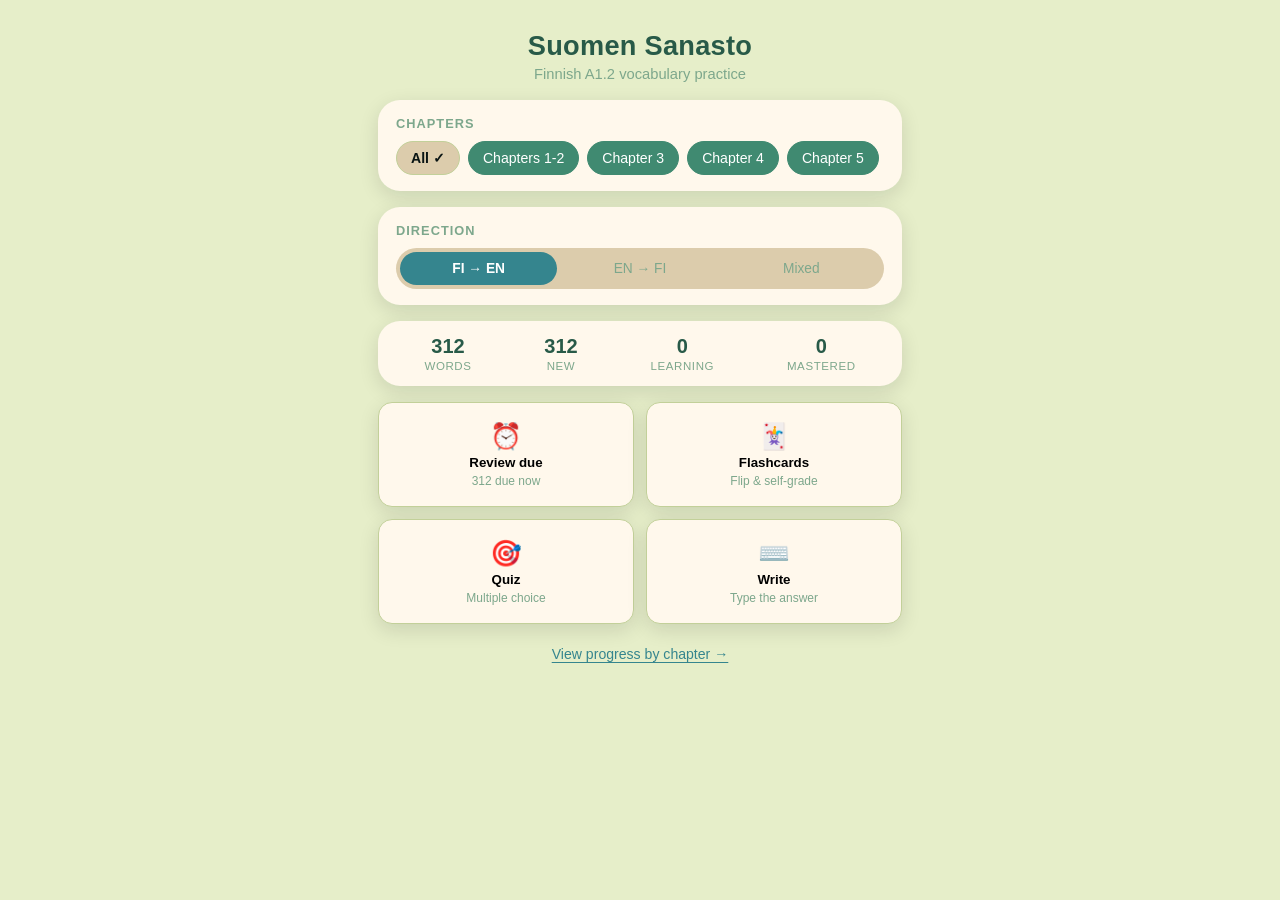
==== index.html @ 689555e5 "Initial commit: Finnish A1.2 vocabulary app" ====
<!doctype html>
<html lang="en">
<head>
<meta charset="UTF-8" />
<meta name="viewport" content="width=device-width, initial-scale=1, viewport-fit=cover" />
<title>Suomen Sanasto — Finnish Vocabulary</title>
<meta name="description" content="Flashcards, quizzes and writing practice for Finnish A1.2 vocabulary." />
<meta name="theme-color" content="#E6EEC9" />
<link rel="manifest" href="manifest.webmanifest" />
<link rel="icon" href="icons/icon-192.png" />
<link rel="apple-touch-icon" href="icons/apple-touch-icon.png" />
<link rel="stylesheet" href="css/style.css" />
</head>
<body>

<div id="app" class="app"></div>

<template id="tpl-home">
  <header class="app-header">
    <h1>Suomen Sanasto</h1>
    <p class="subtitle">Finnish A1.2 vocabulary practice</p>
  </header>

  <section class="card panel">
    <h2 class="panel-title">Chapters</h2>
    <div class="chip-row" data-role="chapters"></div>
  </section>

  <section class="card panel">
    <h2 class="panel-title">Direction</h2>
    <div class="segmented" data-role="direction">
      <button class="segmented-btn" data-value="fi-en">FI → EN</button>
      <button class="segmented-btn" data-value="en-fi">EN → FI</button>
      <button class="segmented-btn" data-value="mixed">Mixed</button>
    </div>
  </section>

  <section class="card panel stats-panel" data-role="stats-summary"></section>

  <section class="mode-grid">
    <button class="mode-btn" data-mode="review">
      <span class="mode-emoji">⏰</span>
      <span class="mode-name">Review due</span>
      <span class="mode-desc" data-role="due-count">Smart review</span>
    </button>
    <button class="mode-btn" data-mode="flashcards">
      <span class="mode-emoji">🃏</span>
      <span class="mode-name">Flashcards</span>
      <span class="mode-desc">Flip &amp; self-grade</span>
    </button>
    <button class="mode-btn" data-mode="quiz">
      <span class="mode-emoji">🎯</span>
      <span class="mode-name">Quiz</span>
      <span class="mode-desc">Multiple choice</span>
    </button>
    <button class="mode-btn" data-mode="write">
      <span class="mode-emoji">⌨️</span>
      <span class="mode-name">Write</span>
      <span class="mode-desc">Type the answer</span>
    </button>
  </section>

  <button class="link-btn" data-role="stats-link">View progress by chapter →</button>
</template>

<template id="tpl-session">
  <header class="session-header">
    <button class="icon-btn" data-role="exit" aria-label="Back">←</button>
    <div class="session-progress">
      <div class="session-progress-bar"><div class="session-progress-fill" data-role="progress-fill"></div></div>
      <span class="session-progress-label" data-role="progress-label"></span>
    </div>
    <span class="session-score" data-role="score"></span>
  </header>
  <main class="session-body" data-role="body"></main>
</template>

<template id="tpl-flashcard">
  <div class="flashcard" data-role="flashcard">
    <div class="flashcard-inner" data-role="flashcard-inner">
      <div class="flashcard-face flashcard-front">
        <span class="flashcard-chapter" data-role="chapter"></span>
        <span class="flashcard-word" data-role="front"></span>
        <span class="flashcard-hint">tap to flip</span>
      </div>
      <div class="flashcard-face flashcard-back">
        <span class="flashcard-chapter" data-role="chapter-back"></span>
        <span class="flashcard-word" data-role="back"></span>
      </div>
    </div>
  </div>
  <div class="grade-row" data-role="grade-row" hidden>
    <button class="grade-btn grade-again" data-grade="again">Still learning</button>
    <button class="grade-btn grade-good" data-grade="good">Got it</button>
  </div>
</template>

<template id="tpl-quiz">
  <div class="prompt-card">
    <span class="prompt-chapter" data-role="chapter"></span>
    <span class="prompt-word" data-role="prompt"></span>
  </div>
  <div class="options-grid" data-role="options"></div>
  <button class="primary-btn" data-role="next" hidden>Next →</button>
</template>

<template id="tpl-write">
  <div class="prompt-card">
    <span class="prompt-chapter" data-role="chapter"></span>
    <span class="prompt-word" data-role="prompt"></span>
  </div>
  <form data-role="form" autocomplete="off">
    <input class="write-input" data-role="input" type="text" placeholder="Type the translation…" autocapitalize="off" autocorrect="off" spellcheck="false" />
    <div class="write-actions">
      <button type="button" class="ghost-btn" data-role="hint">Hint</button>
      <button type="submit" class="primary-btn" data-role="check">Check</button>
    </div>
  </form>
  <div class="write-feedback" data-role="feedback" hidden></div>
  <button class="primary-btn" data-role="next" hidden>Next →</button>
</template>

<template id="tpl-summary">
  <div class="summary-card">
    <h2 data-role="headline"></h2>
    <p data-role="detail"></p>
    <div class="summary-actions">
      <button class="ghost-btn" data-role="home">Home</button>
      <button class="primary-btn" data-role="again">Study again</button>
    </div>
  </div>
</template>

<template id="tpl-stats">
  <header class="session-header session-header--plain">
    <button class="icon-btn" data-role="exit" aria-label="Back">←</button>
    <h2>Progress</h2>
    <button class="icon-btn" data-role="reset" aria-label="Reset progress" title="Reset all progress">↺</button>
  </header>
  <main class="stats-body" data-role="body"></main>
</template>

<script src="js/srs.js"></script>
<script src="js/app.js"></script>
</body>
</html>
---- css/style.css ----
:root {
  --bg: #E6EEC9;           /* pale yellow-green, page background */
  --bg-soft: #DCCCAC;      /* tan, nested/soft panels */
  --surface: #FFF8EC;      /* cream, cards */
  --ink: #091413;          /* near-black, main text */
  --ink-soft: #7DA78C;     /* sage, secondary/muted text */
  --border: #C2D099;       /* light olive, dividers */

  --accent: #408A71;       /* medium green, buttons/CTAs */
  --accent-soft: #B0E4CC;  /* light mint, tints/gradients */
  --accent-strong: #285A48; /* dark green, headings/emphasis */

  --lavender: #35858E;     /* secondary accent — teal */
  --lavender-soft: #E6EEC9;

  --gold: #285A48;         /* "correct" indicator — dark green */
  --gold-soft: #B0E4CC;    /* light mint, correct-state backgrounds */

  --rose: #091413;         /* "incorrect" indicator — near-black (no red in this palette) */
  --rose-soft: #DCCCAC;    /* tan, incorrect-state backgrounds */

  --radius-lg: 22px;
  --radius-md: 14px;
  --shadow: 0 6px 20px rgba(9, 20, 19, 0.12);

  color-scheme: light;
}

@media (prefers-color-scheme: dark) {
  :root {
    --bg: #091413;
    --bg-soft: #091413;
    --surface: #285A48;
    --ink: #FFF8EC;
    --ink-soft: #B0E4CC;
    --border: #408A71;

    --accent: #408A71;
    --accent-soft: #285A48;
    --accent-strong: #B0E4CC;

    --lavender: #35858E;
    --lavender-soft: #285A48;

    --gold: #B0E4CC;
    --gold-soft: #285A48;

    --rose: #DCCCAC;
    --rose-soft: rgba(220, 204, 172, 0.18);

    --shadow: 0 6px 20px rgba(0, 0, 0, 0.45);
  }
}

* { box-sizing: border-box; }

html, body {
  margin: 0;
  padding: 0;
  background: var(--bg);
  color: var(--ink);
  font-family: "Avenir Next", "Segoe UI", -apple-system, BlinkMacSystemFont, Helvetica, Arial, sans-serif;
  -webkit-font-smoothing: antialiased;
}

body {
  min-height: 100vh;
  padding: env(safe-area-inset-top) env(safe-area-inset-right) env(safe-area-inset-bottom) env(safe-area-inset-left);
}

.app {
  max-width: 560px;
  margin: 0 auto;
  padding: 20px 18px 48px;
  display: flex;
  flex-direction: column;
  gap: 16px;
}

button { font-family: inherit; }

/* ---------- Home ---------- */

.app-header { text-align: center; padding: 10px 0 2px; }
.app-header h1 {
  margin: 0;
  font-size: 1.7rem;
  letter-spacing: 0.01em;
  color: var(--accent-strong);
}
.app-header .subtitle {
  margin: 4px 0 0;
  color: var(--ink-soft);
  font-size: 0.92rem;
}

.card {
  background: var(--surface);
  border-radius: var(--radius-lg);
  box-shadow: var(--shadow);
  padding: 16px 18px;
}

.panel-title {
  margin: 0 0 10px;
  font-size: 0.8rem;
  text-transform: uppercase;
  letter-spacing: 0.08em;
  color: var(--ink-soft);
  font-weight: 600;
}

.chip-row { display: flex; flex-wrap: wrap; gap: 8px; }

.chip {
  border: 1px solid var(--border);
  background: var(--bg-soft);
  color: var(--ink);
  border-radius: 999px;
  padding: 8px 14px;
  font-size: 0.88rem;
  cursor: pointer;
  transition: background 0.15s, color 0.15s, border-color 0.15s;
}
.chip--active {
  background: var(--accent);
  border-color: var(--accent);
  color: #fff;
}
.chip--all { font-weight: 600; }

.segmented {
  display: grid;
  grid-template-columns: repeat(3, 1fr);
  background: var(--bg-soft);
  border-radius: 999px;
  padding: 4px;
  gap: 4px;
}
.segmented-btn {
  border: none;
  background: transparent;
  color: var(--ink-soft);
  padding: 9px 6px;
  border-radius: 999px;
  font-size: 0.86rem;
  cursor: pointer;
}
.segmented-btn--active {
  background: var(--lavender);
  color: #fff;
  font-weight: 600;
}

.stats-panel { padding: 14px 10px; }
.stats-row { display: flex; justify-content: space-around; text-align: center; }
.stat { display: flex; flex-direction: column; }
.stat-num { font-size: 1.25rem; font-weight: 700; color: var(--accent-strong); }
.stat-label { font-size: 0.72rem; color: var(--ink-soft); text-transform: uppercase; letter-spacing: 0.05em; margin-top: 2px; }

.mode-grid {
  display: grid;
  grid-template-columns: 1fr 1fr;
  gap: 12px;
}
.mode-btn {
  background: var(--surface);
  border: 1px solid var(--border);
  border-radius: var(--radius-md);
  box-shadow: var(--shadow);
  padding: 18px 12px;
  display: flex;
  flex-direction: column;
  align-items: center;
  gap: 4px;
  cursor: pointer;
  transition: transform 0.1s ease;
}
.mode-btn:active { transform: scale(0.97); }
.mode-emoji { font-size: 1.6rem; }
.mode-name { font-weight: 600; }
.mode-desc { font-size: 0.75rem; color: var(--ink-soft); }

.link-btn {
  background: none;
  border: none;
  color: var(--lavender);
  font-size: 0.88rem;
  text-align: center;
  padding: 6px;
  cursor: pointer;
  text-decoration: underline;
  text-underline-offset: 3px;
}

/* ---------- Session shell ---------- */

.session-header {
  display: grid;
  grid-template-columns: auto 1fr auto;
  align-items: center;
  gap: 10px;
  padding: 6px 0 4px;
}
.session-header--plain { grid-template-columns: auto 1fr auto; }
.session-header--plain h2 { margin: 0; text-align: center; font-size: 1.1rem; }

.icon-btn {
  background: var(--surface);
  border: 1px solid var(--border);
  border-radius: 999px;
  width: 38px;
  height: 38px;
  font-size: 1.1rem;
  color: var(--ink);
  cursor: pointer;
}

.session-progress { display: flex; flex-direction: column; gap: 4px; }
.session-progress-bar {
  height: 6px;
  border-radius: 999px;
  background: var(--border);
  overflow: hidden;
}
.session-progress-fill {
  height: 100%;
  background: var(--accent);
  border-radius: 999px;
  transition: width 0.25s ease;
}
.session-progress-label { font-size: 0.72rem; color: var(--ink-soft); text-align: center; }

.session-score {
  font-weight: 700;
  color: var(--gold);
  min-width: 34px;
  text-align: right;
}

.session-body { display: flex; flex-direction: column; gap: 18px; margin-top: 8px; }

/* ---------- Flashcards ---------- */

.flashcard {
  perspective: 1200px;
  height: 300px;
  cursor: pointer;
}
.flashcard-inner {
  position: relative;
  width: 100%;
  height: 100%;
  transition: transform 0.5s;
  transform-style: preserve-3d;
}
.flashcard--flipped .flashcard-inner { transform: rotateY(180deg); }

.flashcard-face {
  position: absolute;
  inset: 0;
  backface-visibility: hidden;
  border-radius: var(--radius-lg);
  box-shadow: var(--shadow);
  display: flex;
  flex-direction: column;
  align-items: center;
  justify-content: center;
  gap: 14px;
  padding: 24px;
  text-align: center;
}
.flashcard-front { background: linear-gradient(160deg, var(--surface), var(--accent-soft)); }
.flashcard-back {
  background: linear-gradient(160deg, var(--surface), var(--lavender-soft));
  transform: rotateY(180deg);
}

.flashcard-chapter {
  font-size: 0.72rem;
  text-transform: uppercase;
  letter-spacing: 0.08em;
  color: var(--ink-soft);
}
.flashcard-word { font-size: 1.7rem; font-weight: 700; line-height: 1.3; }
.flashcard-hint { font-size: 0.78rem; color: var(--ink-soft); }

.grade-row { display: grid; grid-template-columns: 1fr 1fr; gap: 10px; }
.grade-btn {
  padding: 14px;
  border-radius: var(--radius-md);
  border: none;
  font-weight: 600;
  font-size: 0.95rem;
  cursor: pointer;
}
.grade-again { background: var(--rose-soft); color: var(--rose); }
.grade-good { background: var(--gold-soft); color: var(--accent-strong); }

/* ---------- Quiz / Write shared prompt ---------- */

.prompt-card {
  background: var(--surface);
  border-radius: var(--radius-lg);
  box-shadow: var(--shadow);
  padding: 30px 20px;
  text-align: center;
  display: flex;
  flex-direction: column;
  gap: 10px;
}
.prompt-chapter {
  font-size: 0.72rem;
  text-transform: uppercase;
  letter-spacing: 0.08em;
  color: var(--ink-soft);
}
.prompt-word { font-size: 1.6rem; font-weight: 700; }

.options-grid { display: flex; flex-direction: column; gap: 10px; }
.option-btn {
  background: var(--surface);
  border: 1px solid var(--border);
  border-radius: var(--radius-md);
  padding: 14px 16px;
  text-align: left;
  font-size: 1rem;
  cursor: pointer;
  transition: background 0.15s, border-color 0.15s;
}
.option-btn:disabled { cursor: default; }
.option-btn--correct { background: var(--gold-soft); border-color: var(--gold); color: var(--accent-strong); font-weight: 600; }
.option-btn--wrong { background: var(--rose-soft); border-color: var(--rose); color: var(--rose); }

.primary-btn {
  background: var(--accent);
  color: #fff;
  border: none;
  border-radius: var(--radius-md);
  padding: 14px;
  font-size: 1rem;
  font-weight: 600;
  cursor: pointer;
}
.ghost-btn {
  background: var(--bg-soft);
  color: var(--ink);
  border: 1px solid var(--border);
  border-radius: var(--radius-md);
  padding: 14px;
  font-size: 0.95rem;
  cursor: pointer;
}

.write-input {
  width: 100%;
  padding: 14px 16px;
  border-radius: var(--radius-md);
  border: 1px solid var(--border);
  background: var(--surface);
  color: var(--ink);
  font-size: 1.05rem;
}
.write-input:focus { outline: 2px solid var(--lavender); }
.write-actions { display: grid; grid-template-columns: auto 1fr; gap: 10px; margin-top: 10px; }

.write-feedback {
  text-align: center;
  padding: 12px;
  border-radius: var(--radius-md);
  font-weight: 600;
}
.write-feedback--correct { background: var(--gold-soft); color: var(--accent-strong); }
.write-feedback--wrong { background: var(--rose-soft); color: var(--rose); }

/* ---------- Summary ---------- */

.summary-card {
  background: var(--surface);
  border-radius: var(--radius-lg);
  box-shadow: var(--shadow);
  padding: 32px 22px;
  text-align: center;
  margin-top: 20px;
}
.summary-card h2 { margin: 0 0 8px; color: var(--accent-strong); }
.summary-card p { color: var(--ink-soft); margin: 0 0 20px; }
.summary-actions { display: grid; grid-template-columns: 1fr 1fr; gap: 10px; }

/* ---------- Stats ---------- */

.stats-body { display: flex; flex-direction: column; gap: 16px; margin-top: 10px; }
.chapter-stat {
  background: var(--surface);
  border-radius: var(--radius-md);
  box-shadow: var(--shadow);
  padding: 14px 16px;
}
.chapter-stat-head { display: flex; justify-content: space-between; font-weight: 600; margin-bottom: 8px; }
.chapter-stat-count { color: var(--ink-soft); font-weight: 400; font-size: 0.88rem; }
.chapter-stat-bar {
  position: relative;
  height: 10px;
  border-radius: 999px;
  background: var(--bg-soft);
  overflow: hidden;
}
.chapter-stat-fill { position: absolute; top: 0; left: 0; height: 100%; }
.chapter-stat-fill--mastered { background: var(--gold); }
.chapter-stat-fill--learning { background: var(--lavender); }

.chapter-stat-legend {
  display: flex;
  justify-content: center;
  gap: 18px;
  font-size: 0.78rem;
  color: var(--ink-soft);
}
.legend-dot { display: inline-block; width: 9px; height: 9px; border-radius: 50%; margin-right: 5px; }
.legend-dot--mastered { background: var(--gold); }
.legend-dot--learning { background: var(--lavender); }
.legend-dot--new { background: var(--border); }

/* ---------- Responsive ---------- */

@media (max-width: 380px) {
  .flashcard { height: 260px; }
  .flashcard-word { font-size: 1.4rem; }
}
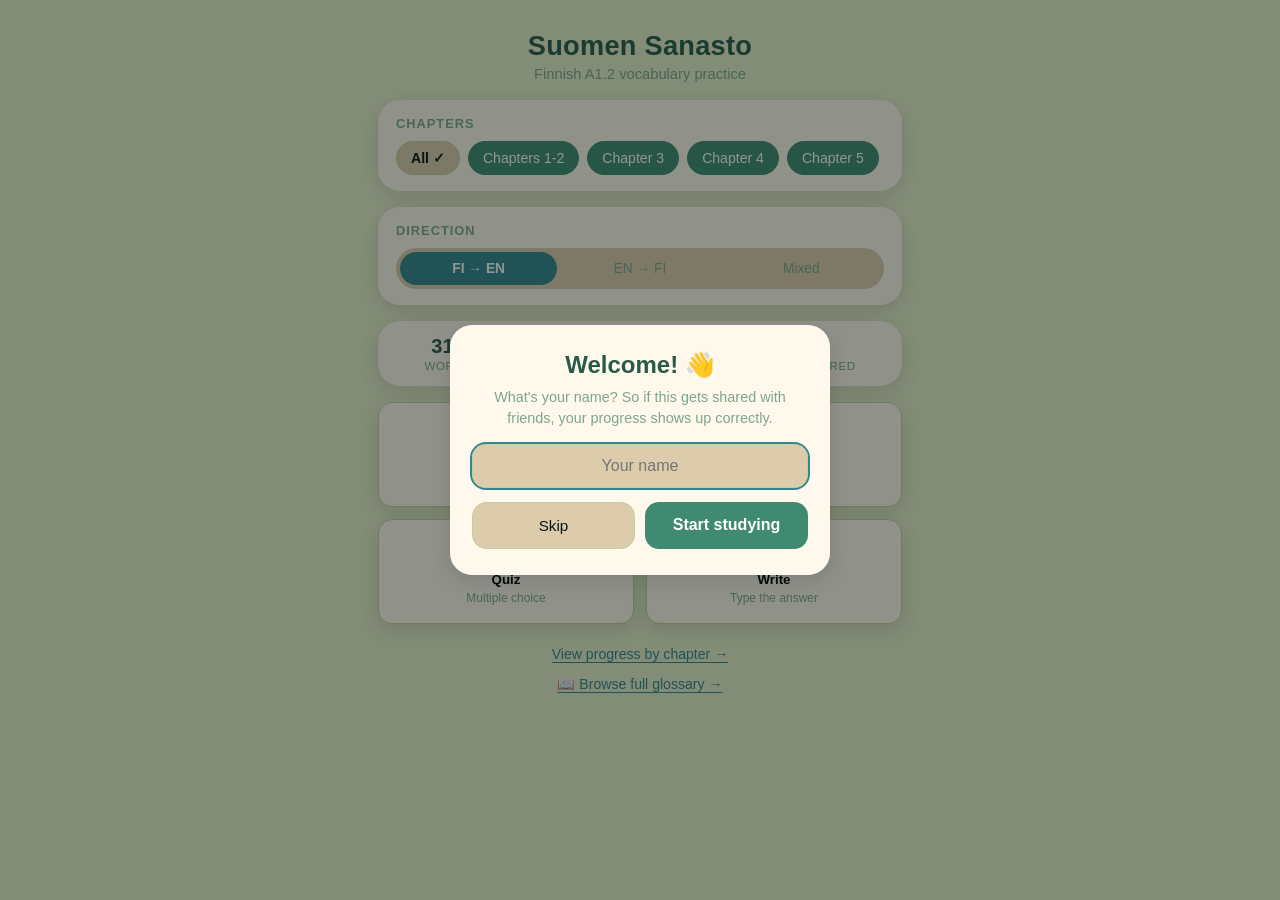
==== commit af5d0dd0: "Enable frieng sharing" ====
--- a/index.html
+++ b/index.html
@@ -15,6 +15,18 @@
 
 <div id="app" class="app"></div>
 
+<div id="name-modal" class="modal-overlay" hidden>
+  <div class="modal-card">
+    <h2>Welcome! 👋</h2>
+    <p>What's your name? So if this gets shared with friends, your progress shows up correctly.</p>
+    <input id="name-input" type="text" placeholder="Your name" maxlength="30" autocomplete="off" />
+    <div class="modal-actions">
+      <button id="name-skip" type="button" class="ghost-btn">Skip</button>
+      <button id="name-submit" type="button" class="primary-btn">Start studying</button>
+    </div>
+  </div>
+</div>
+
 <template id="tpl-home">
   <header class="app-header">
     <h1>Suomen Sanasto</h1>
@@ -60,7 +72,10 @@
     </button>
   </section>
 
-  <button class="link-btn" data-role="stats-link">View progress by chapter →</button>
+  <div class="link-row">
+    <button class="link-btn" data-role="stats-link">View progress by chapter →</button>
+    <button class="link-btn" data-role="glossary-link">📖 Browse full glossary →</button>
+  </div>
 </template>
 
 <template id="tpl-session">
@@ -101,6 +116,7 @@
     <span class="prompt-word" data-role="prompt"></span>
   </div>
   <div class="options-grid" data-role="options"></div>
+  <div class="write-feedback" data-role="quiz-feedback" hidden></div>
   <button class="primary-btn" data-role="next" hidden>Next →</button>
 </template>
 
@@ -111,8 +127,9 @@
   </div>
   <form data-role="form" autocomplete="off">
     <input class="write-input" data-role="input" type="text" placeholder="Type the translation…" autocapitalize="off" autocorrect="off" spellcheck="false" />
+    <div class="hint-text" data-role="hint-text" hidden></div>
     <div class="write-actions">
-      <button type="button" class="ghost-btn" data-role="hint">Hint</button>
+      <button type="button" class="ghost-btn" data-role="hint">💡 Hint</button>
       <button type="submit" class="primary-btn" data-role="check">Check</button>
     </div>
   </form>
@@ -137,10 +154,47 @@
     <h2>Progress</h2>
     <button class="icon-btn" data-role="reset" aria-label="Reset progress" title="Reset all progress">↺</button>
   </header>
+
+  <section class="card badge-explainer">
+    <div class="badge-explainer-row">
+      <span class="badge-dot badge-dot--new"></span>
+      <div>
+        <strong>New</strong>
+        <p>You haven't studied this word yet.</p>
+      </div>
+    </div>
+    <div class="badge-explainer-row">
+      <span class="badge-dot badge-dot--learning"></span>
+      <div>
+        <strong>Learning</strong>
+        <p>You've started practicing it, but haven't gotten it right 5 times in a row yet.</p>
+      </div>
+    </div>
+    <div class="badge-explainer-row">
+      <span class="badge-dot badge-dot--mastered"></span>
+      <div>
+        <strong>Mastered 🏆</strong>
+        <p>You got it right 5 times in a row!</p>
+      </div>
+    </div>
+    <p class="badge-explainer-note">⚠️ Any wrong answer — or using a Hint — resets that streak back to 0, so it goes back to Learning.</p>
+  </section>
+
   <main class="stats-body" data-role="body"></main>
 </template>
 
+<template id="tpl-glossary">
+  <header class="session-header session-header--plain">
+    <button class="icon-btn" data-role="exit" aria-label="Back">←</button>
+    <h2>Full Glossary</h2>
+    <span class="icon-btn-spacer" aria-hidden="true"></span>
+  </header>
+  <main class="glossary-body" data-role="body"></main>
+</template>
+
+<script src="js/config.js"></script>
 <script src="js/srs.js"></script>
+<script src="js/sync.js"></script>
 <script src="js/app.js"></script>
 </body>
 </html>
--- a/css/style.css
+++ b/css/style.css
@@ -193,6 +193,63 @@
   text-underline-offset: 3px;
 }
 
+.link-row {
+  display: flex;
+  flex-direction: column;
+  align-items: center;
+  gap: 2px;
+}
+
+.icon-btn-spacer { display: inline-block; width: 38px; height: 38px; }
+
+/* ---------- Badge explainer ---------- */
+
+.badge-explainer { display: flex; flex-direction: column; gap: 12px; padding: 16px 18px; }
+.badge-explainer-row { display: flex; align-items: flex-start; gap: 10px; }
+.badge-explainer-row strong { font-size: 0.92rem; }
+.badge-explainer-row p { margin: 2px 0 0; font-size: 0.84rem; color: var(--ink-soft); line-height: 1.35; }
+.badge-dot { flex: none; width: 14px; height: 14px; border-radius: 50%; margin-top: 3px; }
+.badge-dot--new { background: var(--border); }
+.badge-dot--learning { background: var(--lavender); }
+.badge-dot--mastered { background: var(--gold); }
+.badge-explainer-note {
+  margin: 4px 0 0;
+  padding-top: 10px;
+  border-top: 1px solid var(--border);
+  font-size: 0.8rem;
+  color: var(--ink-soft);
+  line-height: 1.4;
+}
+
+/* ---------- Glossary (browse all words) ---------- */
+
+.glossary-body { display: flex; flex-direction: column; gap: 18px; margin-top: 10px; }
+.glossary-chapter-heading {
+  margin: 0 0 8px;
+  font-size: 0.8rem;
+  text-transform: uppercase;
+  letter-spacing: 0.06em;
+  color: var(--ink-soft);
+  font-weight: 600;
+}
+.glossary-list {
+  background: var(--surface);
+  border-radius: var(--radius-md);
+  box-shadow: var(--shadow);
+  overflow: hidden;
+}
+.glossary-row {
+  display: flex;
+  justify-content: space-between;
+  gap: 14px;
+  padding: 10px 16px;
+  border-bottom: 1px solid var(--border);
+  font-size: 0.92rem;
+}
+.glossary-row:last-child { border-bottom: none; }
+.glossary-fi { font-weight: 600; }
+.glossary-en { color: var(--ink-soft); text-align: right; }
+
 /* ---------- Session shell ---------- */
 
 .session-header {
@@ -362,6 +419,17 @@
   font-size: 1.05rem;
 }
 .write-input:focus { outline: 2px solid var(--lavender); }
+
+.hint-text {
+  margin-top: 10px;
+  padding: 10px 14px;
+  border-radius: var(--radius-md);
+  background: var(--lavender-soft);
+  color: var(--ink);
+  font-size: 0.92rem;
+  line-height: 1.4;
+}
+
 .write-actions { display: grid; grid-template-columns: auto 1fr; gap: 10px; margin-top: 10px; }
 
 .write-feedback {
@@ -421,6 +489,77 @@
 .legend-dot--learning { background: var(--lavender); }
 .legend-dot--new { background: var(--border); }
 
+/* ---------- Name modal ---------- */
+
+.modal-overlay {
+  position: fixed;
+  inset: 0;
+  background: rgba(9, 20, 19, 0.45);
+  display: flex;
+  align-items: center;
+  justify-content: center;
+  padding: 20px;
+  z-index: 100;
+}
+.modal-overlay[hidden] { display: none; }
+.modal-card {
+  background: var(--surface);
+  border-radius: var(--radius-lg);
+  box-shadow: var(--shadow);
+  padding: 26px 22px;
+  max-width: 380px;
+  width: 100%;
+  text-align: center;
+}
+.modal-card h2 { margin: 0 0 8px; color: var(--accent-strong); }
+.modal-card p { margin: 0 0 16px; color: var(--ink-soft); font-size: 0.9rem; line-height: 1.4; }
+.modal-card input {
+  width: 100%;
+  padding: 12px 14px;
+  border-radius: var(--radius-md);
+  border: 1px solid var(--border);
+  background: var(--bg-soft);
+  color: var(--ink);
+  font-size: 1rem;
+  margin-bottom: 14px;
+  text-align: center;
+}
+.modal-card input:focus { outline: 2px solid var(--lavender); }
+.modal-actions { display: grid; grid-template-columns: 1fr 1fr; gap: 10px; }
+
+/* ---------- Dashboard (owner-only) ---------- */
+
+.dashboard-gate {
+  max-width: 340px;
+  margin: 60px auto 0;
+  text-align: center;
+  padding: 28px 22px;
+}
+.dashboard-gate h2 { margin: 0 0 8px; color: var(--accent-strong); }
+.dashboard-gate p { margin: 0 0 16px; color: var(--ink-soft); font-size: 0.9rem; }
+.dashboard-gate input {
+  width: 100%;
+  padding: 12px 14px;
+  border-radius: var(--radius-md);
+  border: 1px solid var(--border);
+  background: var(--bg-soft);
+  color: var(--ink);
+  font-size: 1rem;
+  margin-bottom: 12px;
+  text-align: center;
+}
+.dashboard-gate .primary-btn { width: 100%; }
+.dashboard-gate .write-feedback { margin-top: 12px; }
+
+.dashboard-refresh { display: block; margin: 18px auto 0; }
+
+.dashboard-friend-card { margin-bottom: 14px; }
+.dashboard-friend-head { display: flex; justify-content: space-between; align-items: baseline; margin-bottom: 4px; }
+.dashboard-friend-head strong { font-size: 1.05rem; }
+.dashboard-friend-total { color: var(--accent-strong); font-weight: 600; font-size: 0.88rem; }
+.dashboard-friend-active { margin: 0 0 12px; color: var(--ink-soft); font-size: 0.8rem; }
+.dashboard-friend-chapters { display: flex; flex-direction: column; gap: 10px; }
+
 /* ---------- Responsive ---------- */
 
 @media (max-width: 380px) {
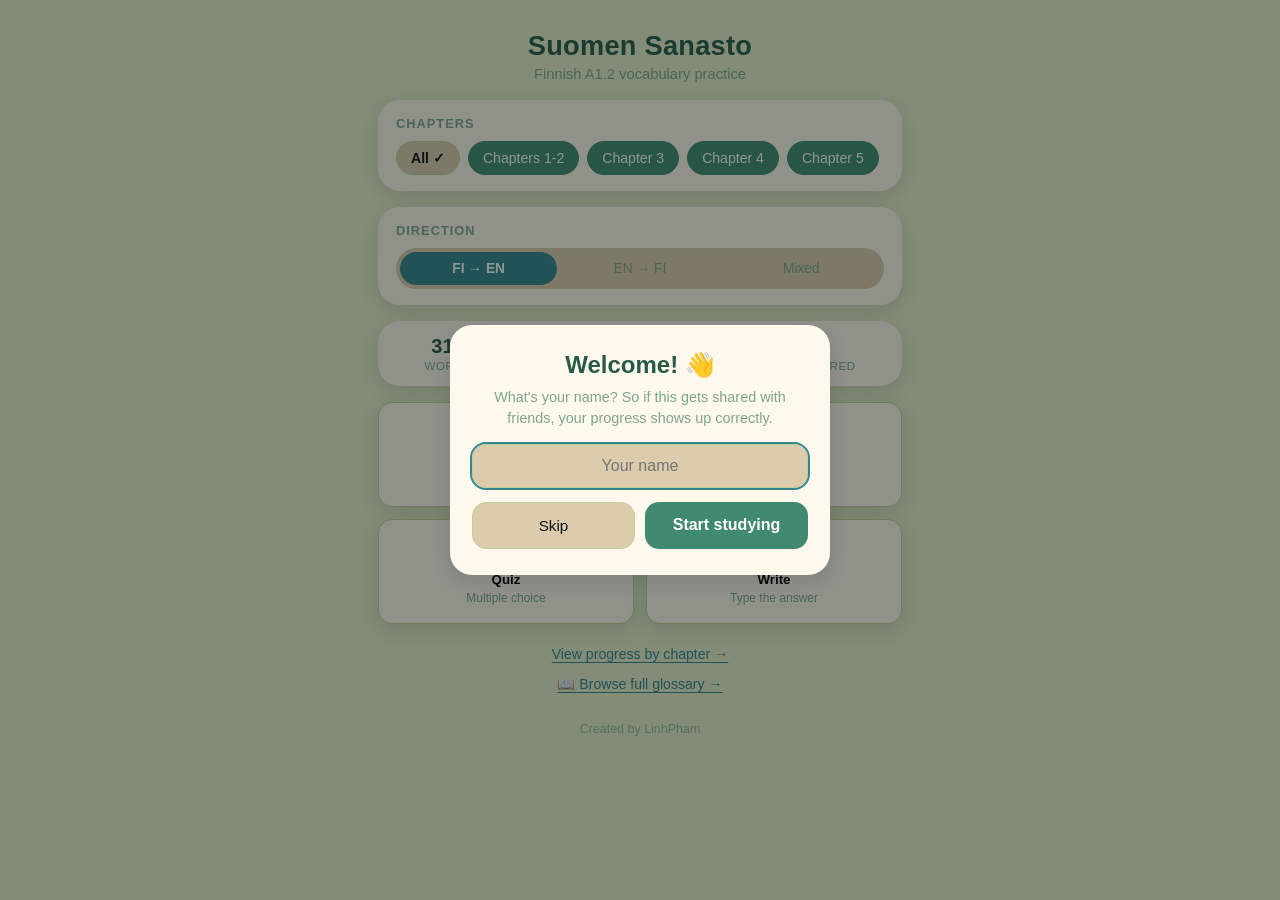
==== commit b1f92a08: "Add signature" ====
--- a/index.html
+++ b/index.html
@@ -76,6 +76,8 @@
     <button class="link-btn" data-role="stats-link">View progress by chapter →</button>
     <button class="link-btn" data-role="glossary-link">📖 Browse full glossary →</button>
   </div>
+
+  <p class="app-credit">Created by LinhPham</p>
 </template>
 
 <template id="tpl-session">
--- a/css/style.css
+++ b/css/style.css
@@ -201,6 +201,14 @@
 }
 
 .icon-btn-spacer { display: inline-block; width: 38px; height: 38px; }
+
+.app-credit {
+  text-align: center;
+  margin-top: 8px;
+  font-size: 0.78rem;
+  color: var(--ink-soft);
+  opacity: 0.75;
+}
 
 /* ---------- Badge explainer ---------- */
 
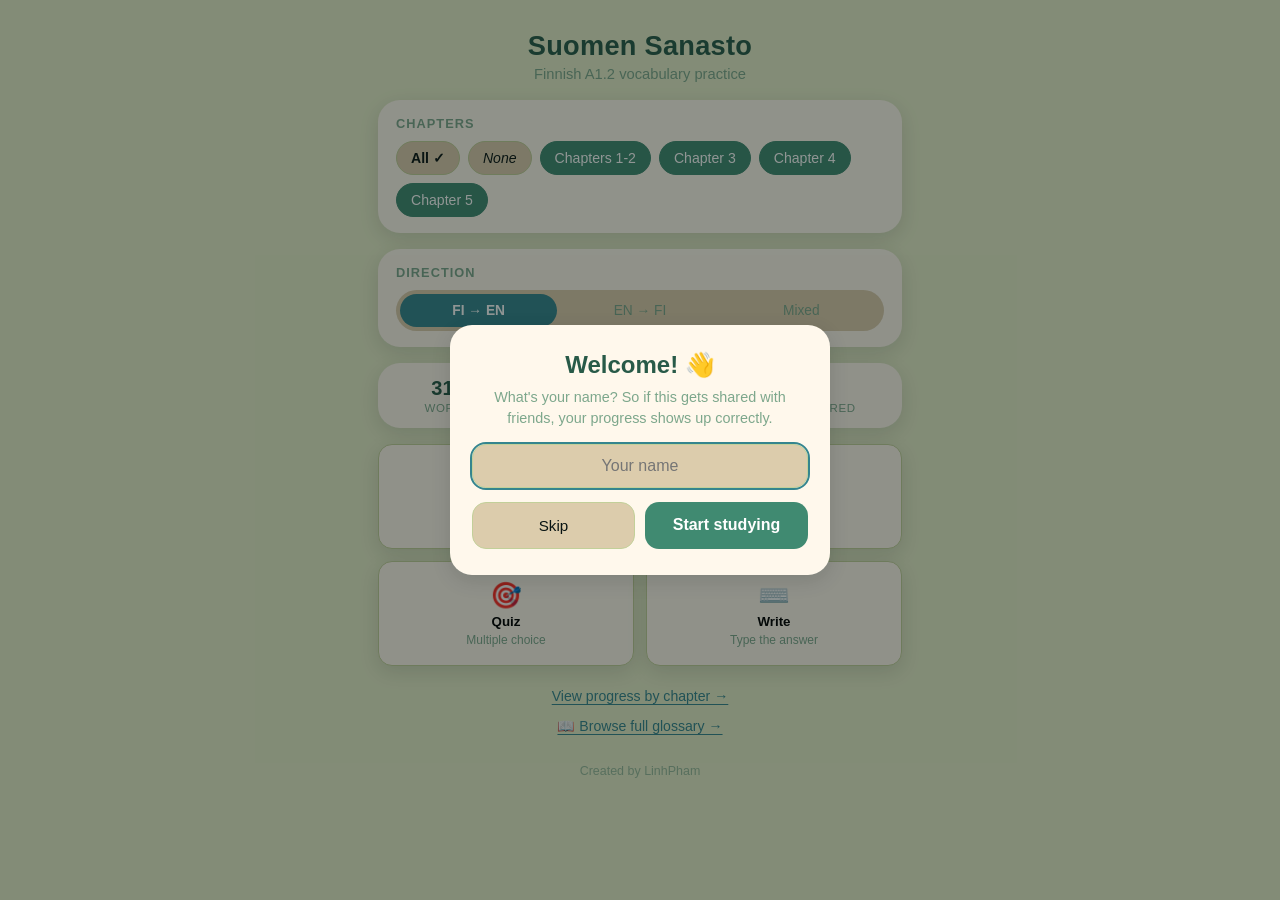
==== commit b4d9a325: "Add search box" ====
--- a/index.html
+++ b/index.html
@@ -191,6 +191,18 @@
     <h2>Full Glossary</h2>
     <span class="icon-btn-spacer" aria-hidden="true"></span>
   </header>
+
+  <div class="glossary-controls">
+    <input
+      type="text"
+      class="glossary-search"
+      data-role="glossary-search"
+      placeholder="Search Finnish or English..."
+      autocomplete="off"
+    />
+    <div class="chip-row" data-role="glossary-chapters"></div>
+  </div>
+
   <main class="glossary-body" data-role="body"></main>
 </template>
 
--- a/css/style.css
+++ b/css/style.css
@@ -128,6 +128,7 @@
   color: #fff;
 }
 .chip--all { font-weight: 600; }
+.chip--none { font-style: italic; }
 
 .segmented {
   display: grid;
@@ -177,9 +178,18 @@
   transition: transform 0.1s ease;
 }
 .mode-btn:active { transform: scale(0.97); }
+.mode-btn:disabled { opacity: 0.45; cursor: not-allowed; box-shadow: none; }
+.mode-btn:disabled:active { transform: none; }
 .mode-emoji { font-size: 1.6rem; }
 .mode-name { font-weight: 600; }
 .mode-desc { font-size: 0.75rem; color: var(--ink-soft); }
+
+.empty-selection-note {
+  text-align: center;
+  color: var(--ink-soft);
+  font-size: 0.85rem;
+  padding: 6px 4px;
+}
 
 .link-btn {
   background: none;
@@ -231,7 +241,25 @@
 
 /* ---------- Glossary (browse all words) ---------- */
 
-.glossary-body { display: flex; flex-direction: column; gap: 18px; margin-top: 10px; }
+.glossary-controls {
+  display: flex;
+  flex-direction: column;
+  gap: 10px;
+  margin-top: 12px;
+}
+.glossary-search {
+  width: 100%;
+  border: 1px solid var(--border);
+  background: var(--surface);
+  color: var(--ink);
+  border-radius: var(--radius-md);
+  padding: 10px 14px;
+  font-size: 0.92rem;
+  box-sizing: border-box;
+}
+.glossary-search:focus { outline: 2px solid var(--accent); outline-offset: 1px; }
+
+.glossary-body { display: flex; flex-direction: column; gap: 18px; margin-top: 14px; }
 .glossary-chapter-heading {
   margin: 0 0 8px;
   font-size: 0.8rem;
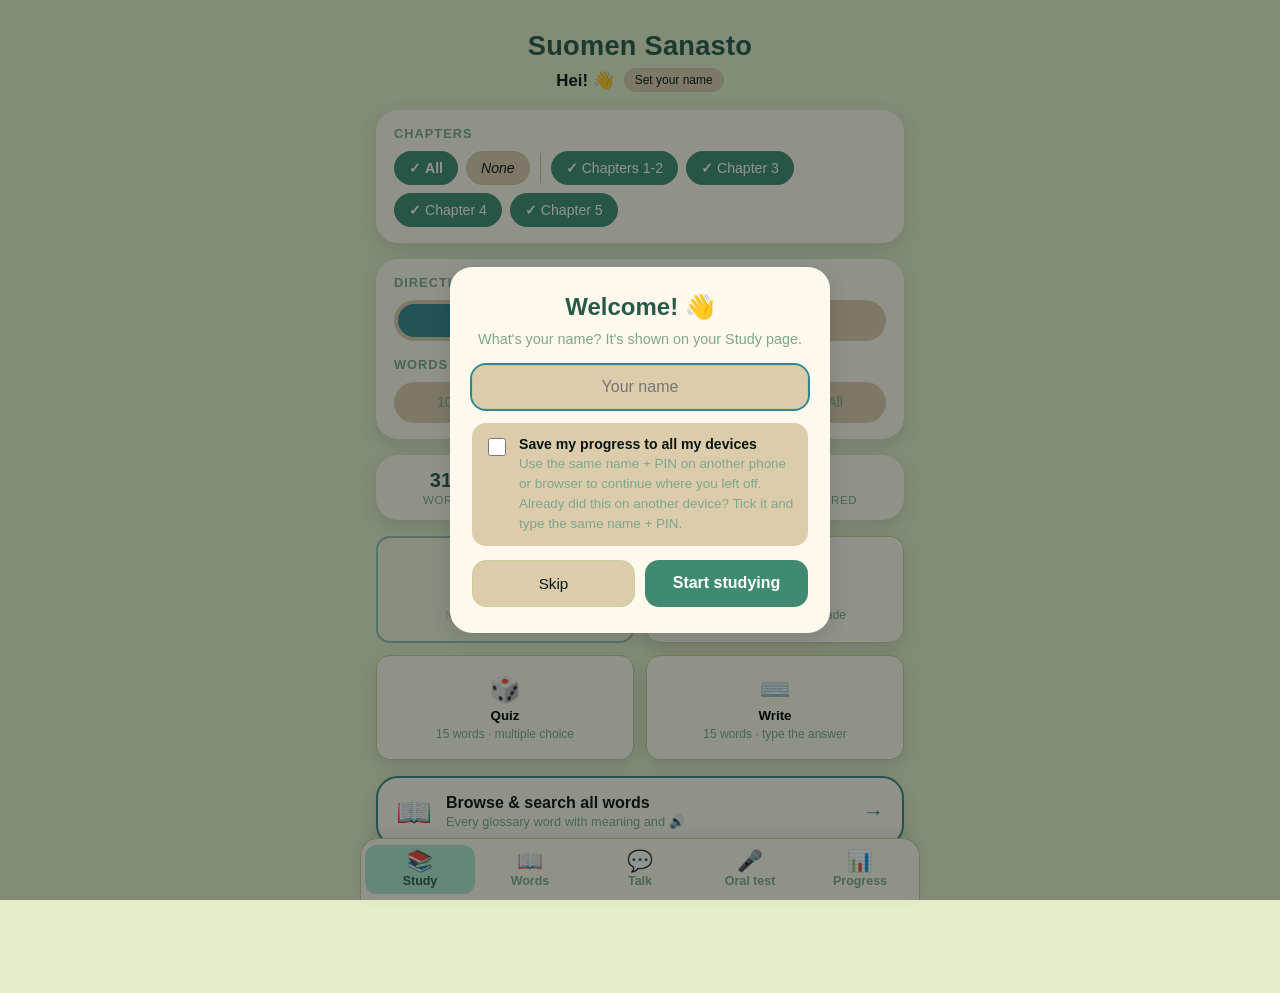
==== commit 7e31544e: "v3: tabs, pronunciation, oral test" ====
--- a/index.html
+++ b/index.html
@@ -4,7 +4,8 @@
 <meta charset="UTF-8" />
 <meta name="viewport" content="width=device-width, initial-scale=1, viewport-fit=cover" />
 <title>Suomen Sanasto — Finnish Vocabulary</title>
-<meta name="description" content="Flashcards, quizzes and writing practice for Finnish A1.2 vocabulary." />
+<meta name="description" content="Flashcards, quizzes, dialogues, numbers and oral-test practice for Finnish A1.2." />
+<meta name="author" content="LinhPham" />
 <meta name="theme-color" content="#E6EEC9" />
 <link rel="manifest" href="manifest.webmanifest" />
 <link rel="icon" href="icons/icon-192.png" />
@@ -14,12 +15,25 @@
 <body>
 
 <div id="app" class="app"></div>
-
+<nav id="tabbar" class="tabbar" aria-label="Sections" hidden></nav>
+
+<!-- Name prompt (first visit) + optional "save to all my devices" -->
 <div id="name-modal" class="modal-overlay" hidden>
   <div class="modal-card">
-    <h2>Welcome! 👋</h2>
-    <p>What's your name? So if this gets shared with friends, your progress shows up correctly.</p>
+    <h2 id="name-title">Welcome! 👋</h2>
+    <p>What's your name? It's shown on your Study page.</p>
     <input id="name-input" type="text" placeholder="Your name" maxlength="30" autocomplete="off" />
+    <div id="link-row" class="link-box">
+      <label class="check-row">
+        <input id="link-check" type="checkbox" />
+        <span><strong>Save my progress to all my devices</strong><br /><span class="muted small">Use the same name + PIN on another phone or browser to continue where you left off. Already did this on another device? Tick it and type the same name + PIN.</span></span>
+      </label>
+      <div id="pin-wrap" hidden>
+        <input id="pin-input" type="password" inputmode="numeric" pattern="[0-9]*" maxlength="4" placeholder="4-digit PIN" autocomplete="off" />
+        <p class="muted small">Pick 4 numbers you'll remember. Not your bank PIN!</p>
+      </div>
+    </div>
+    <p id="name-error" class="form-error" hidden></p>
     <div class="modal-actions">
       <button id="name-skip" type="button" class="ghost-btn">Skip</button>
       <button id="name-submit" type="button" class="primary-btn">Start studying</button>
@@ -27,11 +41,14 @@
   </div>
 </div>
 
-<template id="tpl-home">
+<!-- ================= Study tab ================= -->
+<template id="tpl-study">
   <header class="app-header">
     <h1>Suomen Sanasto</h1>
-    <p class="subtitle">Finnish A1.2 vocabulary practice</p>
-  </header>
+    <p class="greeting" data-role="greeting"></p>
+  </header>
+
+  <section class="card panel whats-new" data-role="whats-new" hidden></section>
 
   <section class="card panel">
     <h2 class="panel-title">Chapters</h2>
@@ -41,48 +58,52 @@
   <section class="card panel">
     <h2 class="panel-title">Direction</h2>
     <div class="segmented" data-role="direction">
-      <button class="segmented-btn" data-value="fi-en">FI → EN</button>
-      <button class="segmented-btn" data-value="en-fi">EN → FI</button>
-      <button class="segmented-btn" data-value="mixed">Mixed</button>
-    </div>
+      <button type="button" class="segmented-btn" data-value="fi-en">FI → EN</button>
+      <button type="button" class="segmented-btn" data-value="en-fi">EN → FI</button>
+      <button type="button" class="segmented-btn" data-value="mixed">Mixed</button>
+    </div>
+    <h2 class="panel-title panel-title--spaced">Words per session</h2>
+    <div class="segmented segmented--five" data-role="session-size"></div>
   </section>
 
   <section class="card panel stats-panel" data-role="stats-summary"></section>
 
   <section class="mode-grid">
-    <button class="mode-btn" data-mode="review">
-      <span class="mode-emoji">⏰</span>
-      <span class="mode-name">Review due</span>
-      <span class="mode-desc" data-role="due-count">Smart review</span>
-    </button>
-    <button class="mode-btn" data-mode="flashcards">
+    <button type="button" class="mode-btn mode-btn--focus" data-mode="focus">
+      <span class="mode-emoji">🎯</span>
+      <span class="mode-name">Focus words</span>
+      <span class="mode-desc"></span>
+    </button>
+    <button type="button" class="mode-btn" data-mode="flashcards">
       <span class="mode-emoji">🃏</span>
       <span class="mode-name">Flashcards</span>
-      <span class="mode-desc">Flip &amp; self-grade</span>
-    </button>
-    <button class="mode-btn" data-mode="quiz">
-      <span class="mode-emoji">🎯</span>
+      <span class="mode-desc"></span>
+    </button>
+    <button type="button" class="mode-btn" data-mode="quiz">
+      <span class="mode-emoji">🎲</span>
       <span class="mode-name">Quiz</span>
-      <span class="mode-desc">Multiple choice</span>
-    </button>
-    <button class="mode-btn" data-mode="write">
+      <span class="mode-desc"></span>
+    </button>
+    <button type="button" class="mode-btn" data-mode="write">
       <span class="mode-emoji">⌨️</span>
       <span class="mode-name">Write</span>
-      <span class="mode-desc">Type the answer</span>
-    </button>
-  </section>
-
-  <div class="link-row">
-    <button class="link-btn" data-role="stats-link">View progress by chapter →</button>
-    <button class="link-btn" data-role="glossary-link">📖 Browse full glossary →</button>
-  </div>
+      <span class="mode-desc"></span>
+    </button>
+  </section>
+
+  <button type="button" class="card cta-card" data-role="words-link">
+    <span class="cta-icon">📖</span>
+    <span class="cta-text"><strong>Browse &amp; search all words</strong><span>Every glossary word with meaning and 🔊</span></span>
+    <span class="cta-arrow">→</span>
+  </button>
 
   <p class="app-credit">Created by LinhPham</p>
 </template>
 
+<!-- ================= Study session ================= -->
 <template id="tpl-session">
   <header class="session-header">
-    <button class="icon-btn" data-role="exit" aria-label="Back">←</button>
+    <button type="button" class="icon-btn" data-role="exit" aria-label="Back">←</button>
     <div class="session-progress">
       <div class="session-progress-bar"><div class="session-progress-fill" data-role="progress-fill"></div></div>
       <span class="session-progress-label" data-role="progress-label"></span>
@@ -93,22 +114,24 @@
 </template>
 
 <template id="tpl-flashcard">
-  <div class="flashcard" data-role="flashcard">
-    <div class="flashcard-inner" data-role="flashcard-inner">
+  <div class="flashcard" data-role="flashcard" tabindex="0" role="button" aria-label="Flashcard, tap to flip">
+    <div class="flashcard-inner">
       <div class="flashcard-face flashcard-front">
         <span class="flashcard-chapter" data-role="chapter"></span>
         <span class="flashcard-word" data-role="front"></span>
+        <span data-role="speak-front"></span>
         <span class="flashcard-hint">tap to flip</span>
       </div>
       <div class="flashcard-face flashcard-back">
         <span class="flashcard-chapter" data-role="chapter-back"></span>
         <span class="flashcard-word" data-role="back"></span>
+        <span data-role="speak-back"></span>
       </div>
     </div>
   </div>
   <div class="grade-row" data-role="grade-row" hidden>
-    <button class="grade-btn grade-again" data-grade="again">Still learning</button>
-    <button class="grade-btn grade-good" data-grade="good">Got it</button>
+    <button type="button" class="grade-btn grade-again" data-grade="again">Still learning</button>
+    <button type="button" class="grade-btn grade-good" data-grade="good">Got it</button>
   </div>
 </template>
 
@@ -116,19 +139,27 @@
   <div class="prompt-card">
     <span class="prompt-chapter" data-role="chapter"></span>
     <span class="prompt-word" data-role="prompt"></span>
+    <span data-role="prompt-speak"></span>
   </div>
   <div class="options-grid" data-role="options"></div>
   <div class="write-feedback" data-role="quiz-feedback" hidden></div>
-  <button class="primary-btn" data-role="next" hidden>Next →</button>
+  <button type="button" class="primary-btn" data-role="next" hidden>Next →</button>
 </template>
 
 <template id="tpl-write">
   <div class="prompt-card">
     <span class="prompt-chapter" data-role="chapter"></span>
     <span class="prompt-word" data-role="prompt"></span>
+    <span data-role="prompt-speak"></span>
   </div>
   <form data-role="form" autocomplete="off">
     <input class="write-input" data-role="input" type="text" placeholder="Type the translation…" autocapitalize="off" autocorrect="off" spellcheck="false" />
+    <div class="letter-row" data-role="letters">
+      <button type="button" class="letter-btn" aria-label="Insert ä">ä</button>
+      <button type="button" class="letter-btn" aria-label="Insert ö">ö</button>
+      <button type="button" class="letter-btn" aria-label="Insert Ä">Ä</button>
+      <button type="button" class="letter-btn" aria-label="Insert Ö">Ö</button>
+    </div>
     <div class="hint-text" data-role="hint-text" hidden></div>
     <div class="write-actions">
       <button type="button" class="ghost-btn" data-role="hint">💡 Hint</button>
@@ -136,7 +167,7 @@
     </div>
   </form>
   <div class="write-feedback" data-role="feedback" hidden></div>
-  <button class="primary-btn" data-role="next" hidden>Next →</button>
+  <button type="button" class="primary-btn" data-role="next" hidden>Next →</button>
 </template>
 
 <template id="tpl-summary">
@@ -144,71 +175,119 @@
     <h2 data-role="headline"></h2>
     <p data-role="detail"></p>
     <div class="summary-actions">
-      <button class="ghost-btn" data-role="home">Home</button>
-      <button class="primary-btn" data-role="again">Study again</button>
-    </div>
-  </div>
-</template>
-
-<template id="tpl-stats">
-  <header class="session-header session-header--plain">
-    <button class="icon-btn" data-role="exit" aria-label="Back">←</button>
-    <h2>Progress</h2>
-    <button class="icon-btn" data-role="reset" aria-label="Reset progress" title="Reset all progress">↺</button>
-  </header>
-
-  <section class="card badge-explainer">
-    <div class="badge-explainer-row">
-      <span class="badge-dot badge-dot--new"></span>
-      <div>
-        <strong>New</strong>
-        <p>You haven't studied this word yet.</p>
-      </div>
-    </div>
-    <div class="badge-explainer-row">
-      <span class="badge-dot badge-dot--learning"></span>
-      <div>
-        <strong>Learning</strong>
-        <p>You've started practicing it, but haven't gotten it right 5 times in a row yet.</p>
-      </div>
-    </div>
-    <div class="badge-explainer-row">
-      <span class="badge-dot badge-dot--mastered"></span>
-      <div>
-        <strong>Mastered 🏆</strong>
-        <p>You got it right 5 times in a row!</p>
-      </div>
-    </div>
-    <p class="badge-explainer-note">⚠️ Any wrong answer — or using a Hint — resets that streak back to 0, so it goes back to Learning.</p>
-  </section>
-
-  <main class="stats-body" data-role="body"></main>
-</template>
-
-<template id="tpl-glossary">
-  <header class="session-header session-header--plain">
-    <button class="icon-btn" data-role="exit" aria-label="Back">←</button>
-    <h2>Full Glossary</h2>
-    <span class="icon-btn-spacer" aria-hidden="true"></span>
-  </header>
-
-  <div class="glossary-controls">
-    <input
-      type="text"
-      class="glossary-search"
-      data-role="glossary-search"
-      placeholder="Search Finnish or English..."
-      autocomplete="off"
-    />
-    <div class="chip-row" data-role="glossary-chapters"></div>
-  </div>
-
-  <main class="glossary-body" data-role="body"></main>
+      <button type="button" class="ghost-btn" data-role="home">Done</button>
+      <button type="button" class="primary-btn" data-role="again">Study again</button>
+    </div>
+  </div>
+  <section class="missed" data-role="missed" hidden></section>
+</template>
+
+<!-- ================= Words tab ================= -->
+<template id="tpl-words">
+  <header class="tab-header">
+    <h1>📖 Words</h1>
+    <p class="muted" data-role="count"></p>
+  </header>
+  <div class="search-wrap">
+    <input type="search" class="glossary-search" data-role="search" placeholder="🔍 Search Finnish or English…" autocomplete="off" aria-label="Search words" />
+    <button type="button" class="search-clear" data-role="search-clear" aria-label="Clear search" hidden>×</button>
+  </div>
+  <section class="card panel">
+    <h2 class="panel-title">Chapters</h2>
+    <div class="chip-row" data-role="chapters"></div>
+    <label class="level-filter">
+      <span class="panel-title">Level</span>
+      <select data-role="level" class="select"></select>
+    </label>
+  </section>
+  <div data-role="games"></div>
+  <main class="glossary-body" data-role="list"></main>
+</template>
+
+<!-- ================= Talk tab ================= -->
+<template id="tpl-talk">
+  <header class="tab-header">
+    <h1>💬 Talk</h1>
+  </header>
+  <div class="segmented" data-role="talk-sections">
+    <button type="button" class="segmented-btn" data-value="dialogues">Dialogues</button>
+    <button type="button" class="segmented-btn" data-value="numbers">Numbers</button>
+    <button type="button" class="segmented-btn" data-value="shopping">Shopping</button>
+  </div>
+  <main class="talk-body" data-role="talk-body"></main>
+</template>
+
+<!-- ================= Oral test tab ================= -->
+<template id="tpl-oral">
+  <header class="tab-header">
+    <h1>🎤 Oral test</h1>
+  </header>
+  <section class="card panel oral-intro">
+    <p>In the oral test the teacher picks <strong>5 random questions</strong> from this list and you answer them out loud. <span class="muted">(How it's graded will be announced later.)</span></p>
+    <button type="button" class="primary-btn" data-role="drill">🎲 Practise 5 random questions</button>
+    <button type="button" class="ghost-btn" data-role="drill-hard" hidden></button>
+    <div class="oral-toggles">
+      <label class="check-row"><input type="checkbox" data-role="toggle-spoken" /> <span>Show spoken forms</span></label>
+      <label class="check-row"><input type="checkbox" data-role="toggle-english" /> <span>Show English</span></label>
+    </div>
+    <div class="link-list" data-role="oral-links"></div>
+  </section>
+  <main class="oral-list" data-role="questions"></main>
+</template>
+
+<!-- ================= Progress tab ================= -->
+<template id="tpl-progress">
+  <header class="tab-header">
+    <h1>📊 Progress</h1>
+  </header>
+
+  <details class="card rules-card">
+    <summary><strong>How do words get “Mastered”?</strong></summary>
+    <ol class="rules-list">
+      <li>Every time you get a word <strong>right</strong>, it moves up one step: <span class="streak-dots streak-dots--demo"><i class="on"></i><i class="on"></i><i></i><i></i><i></i></span></li>
+      <li><strong>5 right in a row</strong> = 🏆 Mastered.</li>
+      <li>A <strong>wrong</strong> answer sends it back to the start (🎯 Needs focus).</li>
+      <li><strong>Half right</strong> (missing the dots on ä/ö, or used a 💡 hint) = +0.5 point, and the word stays where it is.</li>
+      <li>In Flashcards, “Got it” counts as right and “Still learning” as wrong.</li>
+    </ol>
+  </details>
+
+  <section class="stats-body" data-role="chapter-bars"></section>
+  <div class="chapter-stat-legend">
+    <span><i class="legend-dot legend-dot--mastered"></i>Mastered</span>
+    <span><i class="legend-dot legend-dot--learning"></i>Learning</span>
+    <span><i class="legend-dot legend-dot--new"></i>Not started</span>
+  </div>
+
+  <section class="card panel">
+    <h2 class="panel-title">Your words by level</h2>
+    <div class="bucket-row" data-role="buckets"></div>
+  </section>
+  <section data-role="bucket-list" class="bucket-list"></section>
+
+  <section class="card panel" data-role="sync"></section>
+  <section class="card panel" data-role="voice"></section>
+
+  <section class="card panel feedback-card">
+    <h2 class="panel-title">💬 Feedback</h2>
+    <p class="small">Found a bug or have an idea? Send it to LinhPham, with your email or anonymously.</p>
+    <button type="button" class="primary-btn" data-role="feedback">Send feedback</button>
+  </section>
+
+  <button type="button" class="link-btn danger-link" data-role="reset">↺ Reset my progress on this device</button>
+  <p class="app-credit">Created by LinhPham</p>
 </template>
 
 <script src="js/config.js"></script>
+<script src="js/ui.js"></script>
+<script src="js/speech.js"></script>
 <script src="js/srs.js"></script>
 <script src="js/sync.js"></script>
+<script src="js/feedback.js"></script>
+<script src="js/words.js"></script>
+<script src="js/talk.js"></script>
+<script src="js/oral.js"></script>
+<script src="js/progress.js"></script>
 <script src="js/app.js"></script>
 </body>
 </html>
--- a/css/style.css
+++ b/css/style.css
@@ -54,6 +54,9 @@
 
 * { box-sizing: border-box; }
 
+/* Anything with the hidden attribute stays hidden, even if a class sets display. */
+[hidden] { display: none !important; }
+
 html, body {
   margin: 0;
   padding: 0;
@@ -71,7 +74,7 @@
 .app {
   max-width: 560px;
   margin: 0 auto;
-  padding: 20px 18px 48px;
+  padding: 20px 16px 48px;
   display: flex;
   flex-direction: column;
   gap: 16px;
@@ -277,14 +280,18 @@
 .glossary-row {
   display: flex;
   justify-content: space-between;
-  gap: 14px;
-  padding: 10px 16px;
+  align-items: center;
+  gap: 12px;
+  padding: 10px 12px 10px 16px;
   border-bottom: 1px solid var(--border);
   font-size: 0.92rem;
 }
 .glossary-row:last-child { border-bottom: none; }
+.glossary-main { display: flex; flex-direction: column; gap: 2px; min-width: 0; }
+.glossary-side { display: flex; align-items: center; gap: 8px; flex: none; }
 .glossary-fi { font-weight: 600; }
-.glossary-en { color: var(--ink-soft); text-align: right; }
+.glossary-en { color: var(--ink-soft); }
+.glossary-chapter-tag { font-size: 0.72rem; color: var(--ink-soft); }
 
 /* ---------- Session shell ---------- */
 
@@ -476,6 +483,8 @@
 }
 .write-feedback--correct { background: var(--gold-soft); color: var(--accent-strong); }
 .write-feedback--wrong { background: var(--rose-soft); color: var(--rose); }
+.write-feedback--half { background: var(--lavender-soft); color: var(--ink); border: 1px dashed var(--lavender); }
+.write-feedback { display: flex; align-items: center; justify-content: center; gap: 8px; flex-wrap: wrap; }
 
 /* ---------- Summary ---------- */
 
@@ -602,3 +611,291 @@
   .flashcard { height: 260px; }
   .flashcard-word { font-size: 1.4rem; }
 }
+
+/* =====================================================================
+   v2 (2026-09-26): tabs, pronunciation, words, talk, oral test, progress
+   ===================================================================== */
+
+body.has-tabbar .app { padding-bottom: calc(96px + env(safe-area-inset-bottom)); }
+
+.tabbar {
+  position: fixed;
+  left: 0; right: 0; bottom: 0;
+  z-index: 50;
+  display: grid;
+  grid-template-columns: repeat(5, 1fr);
+  background: var(--surface);
+  border-top: 1px solid var(--border);
+  box-shadow: 0 -4px 16px rgba(9, 20, 19, 0.08);
+  padding: 6px 4px calc(6px + env(safe-area-inset-bottom));
+}
+.tabbar[hidden] { display: none; }
+.tab {
+  display: flex; flex-direction: column; align-items: center; gap: 2px;
+  padding: 6px 2px;
+  border-radius: 12px;
+  color: var(--ink-soft);
+  text-decoration: none;
+  font-size: 0.7rem;
+  font-weight: 600;
+}
+.tab-icon { font-size: 1.3rem; line-height: 1; }
+.tab--active { color: var(--accent-strong); background: var(--accent-soft); }
+@media (min-width: 620px) {
+  .tabbar { max-width: 560px; margin: 0 auto; border-radius: 18px 18px 0 0; border-left: 1px solid var(--border); border-right: 1px solid var(--border); }
+  .tab { font-size: 0.78rem; }
+}
+
+.tab-header { padding: 6px 0 0; }
+.tab-header h1 { margin: 0; font-size: 1.5rem; color: var(--accent-strong); }
+.tab-header p { margin: 4px 0 0; }
+
+.muted { color: var(--ink-soft); }
+.small { font-size: 0.84rem; line-height: 1.4; }
+.section-intro { margin: 0; font-size: 0.9rem; line-height: 1.45; color: var(--ink); }
+.panel-title--spaced { margin-top: 16px; }
+.segmented--five { grid-template-columns: repeat(5, 1fr); }
+.segmented--two { grid-template-columns: repeat(2, 1fr); }
+
+/* Greeting */
+.greeting { margin: 6px 0 0; display: flex; justify-content: center; align-items: center; gap: 10px; flex-wrap: wrap; font-size: 1.05rem; font-weight: 600; color: var(--ink); }
+.name-edit-btn { background: var(--bg-soft); border: 1px solid var(--border); color: var(--ink); border-radius: 999px; padding: 4px 10px; font-size: 0.75rem; cursor: pointer; }
+
+/* What's new */
+.whats-new { border: 2px solid var(--accent-soft); }
+.whats-new-list { margin: 0 0 12px; padding-left: 18px; font-size: 0.86rem; line-height: 1.5; }
+.whats-new-ok { width: 100%; padding: 10px; }
+
+/* Chips with ✓ */
+.chip { display: inline-flex; align-items: center; gap: 4px; }
+.chip-check { font-weight: 700; }
+.chip-divider { width: 1px; align-self: stretch; background: var(--border); margin: 2px 2px; }
+
+/* Mode buttons */
+.mode-btn--focus { border: 2px solid var(--lavender); }
+.mode-desc { text-align: center; }
+
+/* Call-to-action card (Study -> Words) */
+.cta-card {
+  display: flex; align-items: center; gap: 14px;
+  border: 2px solid var(--lavender);
+  text-align: left; cursor: pointer; color: var(--ink);
+  font: inherit; width: 100%;
+}
+.cta-icon { font-size: 1.8rem; }
+.cta-text { display: flex; flex-direction: column; gap: 2px; flex: 1; }
+.cta-text span { font-size: 0.8rem; color: var(--ink-soft); }
+.cta-arrow { font-size: 1.3rem; color: var(--lavender); font-weight: 700; }
+
+/* Pronunciation button */
+.speak-btn {
+  flex: none;
+  display: inline-flex; align-items: center; justify-content: center;
+  width: 40px; height: 40px;
+  border-radius: 999px;
+  border: 1px solid var(--border);
+  background: var(--surface);
+  font-size: 1.05rem;
+  cursor: pointer;
+  vertical-align: middle;
+}
+.speak-btn:active { transform: scale(0.94); }
+.speak-btn--small { width: 32px; height: 32px; font-size: 0.9rem; margin-left: 6px; }
+
+/* Toast */
+.toast {
+  position: fixed; left: 50%; bottom: calc(92px + env(safe-area-inset-bottom));
+  transform: translate(-50%, 20px);
+  max-width: min(92vw, 440px);
+  background: var(--accent-strong); color: #FFF8EC;
+  padding: 11px 16px; border-radius: 14px;
+  font-size: 0.88rem; line-height: 1.35; text-align: center;
+  box-shadow: var(--shadow);
+  opacity: 0; pointer-events: none;
+  transition: opacity 0.2s, transform 0.2s;
+  z-index: 200;
+}
+.toast--show { opacity: 1; transform: translate(-50%, 0); }
+
+/* Level dots / pills / streak */
+.level-dot { width: 10px; height: 10px; border-radius: 50%; display: inline-block; flex: none; }
+.level-dot--new { background: var(--border); }
+.level-dot--focus { background: var(--ink); }
+.level-dot--growing { background: var(--ink-soft); }
+.level-dot--almost { background: var(--lavender); }
+.level-dot--mastered { background: var(--gold); }
+.level-pill { font-size: 0.72rem; font-weight: 600; padding: 3px 8px; border-radius: 999px; background: var(--bg-soft); }
+.level-pill--mastered { background: var(--gold-soft); color: var(--accent-strong); }
+.level-pill--almost { background: var(--lavender); color: #fff; }
+.streak-dots { display: inline-flex; gap: 3px; }
+.streak-dots i { width: 7px; height: 7px; border-radius: 50%; background: var(--border); display: inline-block; }
+.streak-dots i.on { background: var(--gold); }
+.streak-dots--demo { vertical-align: middle; margin-left: 4px; }
+.verb-type { margin-left: 6px; font-size: 0.66rem; font-weight: 600; color: var(--ink-soft); border: 1px solid var(--border); border-radius: 6px; padding: 0 4px; vertical-align: 1px; }
+
+/* Word popover (dialogues) */
+.word-pop { position: fixed; inset: 0; z-index: 120; background: rgba(9, 20, 19, 0.35); display: flex; align-items: flex-end; justify-content: center; padding: 16px; }
+.word-pop-card { width: 100%; max-width: 420px; background: var(--surface); border-radius: var(--radius-lg); box-shadow: var(--shadow); padding: 18px; display: flex; flex-direction: column; gap: 10px; margin-bottom: env(safe-area-inset-bottom); }
+.word-pop-head { display: flex; justify-content: space-between; align-items: flex-start; gap: 10px; }
+.word-pop-fi { font-size: 1.35rem; font-weight: 700; color: var(--accent-strong); }
+.word-pop-surface { font-size: 0.8rem; color: var(--ink-soft); margin-top: 2px; }
+.word-pop-en { font-size: 1.05rem; }
+.word-pop-meta { display: flex; gap: 10px; align-items: center; font-size: 0.78rem; color: var(--ink-soft); }
+.word-pop-close { padding: 10px; }
+
+/* Words tab */
+.search-wrap { position: relative; }
+.search-wrap .glossary-search { padding-right: 42px; font-size: 1rem; padding-top: 12px; padding-bottom: 12px; }
+.search-clear { position: absolute; right: 6px; top: 50%; transform: translateY(-50%); width: 32px; height: 32px; border: none; border-radius: 999px; background: var(--bg-soft); color: var(--ink); font-size: 1.1rem; cursor: pointer; }
+.level-filter { display: flex; align-items: center; justify-content: space-between; gap: 10px; margin-top: 14px; }
+.level-filter .panel-title { margin: 0; }
+.select { flex: 1; max-width: 220px; padding: 9px 10px; border-radius: 10px; border: 1px solid var(--border); background: var(--bg-soft); color: var(--ink); font: inherit; font-size: 0.88rem; }
+
+.games-card summary { cursor: pointer; font-size: 0.95rem; list-style: none; }
+.games-card summary::-webkit-details-marker { display: none; }
+.games-card summary::after { content: " ▾"; color: var(--ink-soft); }
+.games-card[open] summary::after { content: " ▴"; }
+.games-card .muted { font-size: 0.78rem; }
+.games-chapter h4 { margin: 14px 0 6px; font-size: 0.85rem; color: var(--accent-strong); }
+.games-part { display: flex; align-items: center; gap: 10px; flex-wrap: wrap; padding: 4px 0; }
+.games-part-name { font-size: 0.8rem; color: var(--ink-soft); min-width: 48px; }
+.games-links { display: flex; flex-wrap: wrap; gap: 6px; }
+.game-link { display: inline-block; font-size: 0.8rem; padding: 6px 10px; border-radius: 999px; background: var(--bg-soft); border: 1px solid var(--border); color: var(--ink); text-decoration: none; }
+.game-link--wide { display: block; border-radius: 12px; padding: 10px 12px; margin-top: 6px; }
+.link-list { display: flex; flex-direction: column; }
+
+/* Talk tab */
+.talk-body { display: flex; flex-direction: column; gap: 14px; }
+.list-card { display: flex; flex-direction: column; gap: 4px; text-align: left; border: 1px solid var(--border); cursor: pointer; font: inherit; color: var(--ink); width: 100%; }
+.list-card-title { font-weight: 700; font-size: 1.05rem; color: var(--accent-strong); }
+.list-card-sub { font-size: 0.86rem; }
+.list-card-meta { font-size: 0.76rem; color: var(--ink-soft); margin-top: 4px; }
+.dialogue-head { display: flex; gap: 12px; align-items: flex-start; }
+.dialogue-head h2 { margin: 0; font-size: 1.25rem; color: var(--accent-strong); }
+.dialogue-head p { margin: 2px 0 0; font-size: 0.84rem; }
+.dialogue-actions { display: grid; grid-template-columns: 1fr 1fr; gap: 10px; }
+.dialogue-actions button { padding: 11px; }
+.dialogue { display: flex; flex-direction: column; gap: 4px; padding: 10px 12px; }
+.dl-line { display: grid; grid-template-columns: 76px 1fr auto; gap: 8px; align-items: start; padding: 8px 4px; border-radius: 10px; transition: background 0.2s; }
+.dl-line + .dl-line { border-top: 1px solid var(--border); }
+.dl-line--active { background: var(--accent-soft); }
+.dl-who { font-size: 0.74rem; font-weight: 700; color: var(--lavender); padding-top: 3px; overflow-wrap: anywhere; }
+.dl-fi { margin: 0; font-size: 1rem; line-height: 1.55; }
+.dl-en { margin: 3px 0 0; font-size: 0.84rem; color: var(--ink-soft); }
+.gloss-word {
+  font: inherit; color: inherit; background: none; border: none; padding: 0; cursor: pointer;
+  text-decoration: underline; text-decoration-color: var(--lavender); text-decoration-thickness: 2px; text-underline-offset: 3px;
+}
+.gloss-word:hover, .gloss-word:focus-visible { background: var(--accent-soft); border-radius: 4px; outline: none; }
+
+.num-section { display: flex; flex-direction: column; gap: 10px; }
+.num-row { align-items: center; }
+.num-digit { font-weight: 700; font-size: 1.05rem; color: var(--accent-strong); min-width: 76px; }
+.num-forms { display: flex; flex-direction: column; gap: 4px; flex: 1; align-items: flex-end; }
+.num-form { display: flex; align-items: center; gap: 6px; flex-wrap: wrap; justify-content: flex-end; }
+.num-form-label { font-size: 0.64rem; text-transform: uppercase; letter-spacing: 0.05em; color: var(--ink-soft); border: 1px solid var(--border); border-radius: 6px; padding: 1px 5px; margin-right: 6px; }
+.num-form-text { font-size: 0.92rem; overflow-wrap: anywhere; text-align: right; }
+.num-lookup-out { margin-top: 10px; }
+.num-lookup-out .glossary-row { padding-left: 0; padding-right: 0; border: none; }
+
+.price-trainer { text-align: center; }
+.price-row { display: flex; justify-content: center; align-items: center; gap: 14px; margin: 6px 0; }
+.price-tag { font-size: 2rem; font-weight: 800; color: var(--accent-strong); background: var(--bg-soft); border: 2px dashed var(--border); border-radius: 14px; padding: 8px 18px; }
+.price-row .ghost-btn { padding: 10px 14px; }
+.price-answers { display: flex; flex-direction: column; gap: 8px; margin: 10px 0; text-align: left; }
+.price-line { display: flex; align-items: center; gap: 4px; background: var(--bg-soft); border-radius: 10px; padding: 6px 8px 6px 10px; }
+.price-line-text { flex: 1; font-weight: 600; }
+.price-actions { display: grid; grid-template-columns: 1fr 1fr; gap: 10px; }
+.price-actions [hidden] + .ghost-btn { grid-column: 1 / -1; }
+.listen-play { width: 100%; margin: 12px 0; }
+.listen-grid { display: grid; grid-template-columns: 1fr 1fr; gap: 10px; }
+.listen-opt { text-align: center; font-size: 1.3rem; font-weight: 700; }
+.listen-fb { text-align: center; margin: 10px 0 0; font-weight: 600; }
+
+.phrase-row .glossary-main { gap: 4px; }
+.phrase-fi { font-weight: 600; display: flex; align-items: center; flex-wrap: wrap; }
+.phrase-spoken { display: flex; align-items: center; flex-wrap: wrap; font-size: 0.9rem; }
+
+/* Oral test */
+.oral-intro { display: flex; flex-direction: column; gap: 12px; }
+.oral-intro p { margin: 0; line-height: 1.45; }
+.oral-toggles { display: flex; gap: 16px; flex-wrap: wrap; }
+.oral-list { display: flex; flex-direction: column; gap: 12px; }
+.oral-card { display: flex; flex-direction: column; gap: 8px; }
+.oral-q-head { display: grid; grid-template-columns: auto 1fr auto; gap: 10px; align-items: start; }
+.oral-num { width: 28px; height: 28px; border-radius: 50%; background: var(--accent); color: #fff; font-weight: 700; font-size: 0.82rem; display: flex; align-items: center; justify-content: center; }
+.oral-q-fi { font-weight: 700; font-size: 1.05rem; display: flex; align-items: center; flex-wrap: wrap; }
+.oral-q-spoken { font-size: 0.9rem; display: flex; align-items: center; flex-wrap: wrap; margin-top: 2px; }
+.oral-q-en { font-size: 0.84rem; color: var(--ink-soft); margin-top: 2px; }
+.oral-answers { display: flex; flex-direction: column; gap: 6px; background: var(--bg-soft); border-radius: 12px; padding: 8px 10px; }
+.oral-answer-fi, .oral-answer-spoken { display: flex; align-items: center; flex-wrap: wrap; font-size: 0.92rem; }
+.oral-answer-spoken { font-size: 0.86rem; }
+.oral-mine { width: 100%; border-radius: 12px; border: 1px solid var(--border); background: var(--surface); color: var(--ink); font: inherit; font-size: 0.92rem; padding: 10px 12px; resize: vertical; }
+.oral-mine-say { padding: 4px 0; font-size: 0.82rem; }
+.star-btn { background: none; border: none; font-size: 1.35rem; cursor: pointer; color: var(--ink-soft); padding: 0 2px; line-height: 1; }
+.star-btn--on { color: var(--accent-strong); }
+
+/* Progress */
+.rules-card summary { cursor: pointer; }
+.rules-list { margin: 12px 0 0; padding-left: 20px; font-size: 0.88rem; line-height: 1.55; }
+.bucket-row { display: grid; grid-template-columns: repeat(5, 1fr); gap: 6px; }
+.bucket-btn { display: flex; flex-direction: column; align-items: center; gap: 2px; padding: 10px 4px; border-radius: 12px; border: 1px solid var(--border); background: var(--bg-soft); color: var(--ink); cursor: pointer; font: inherit; }
+.bucket-btn--active { background: var(--accent); border-color: var(--accent); color: #fff; }
+.bucket-count { font-size: 1.2rem; font-weight: 800; }
+.bucket-label { font-size: 0.66rem; line-height: 1.2; text-align: center; }
+.bucket-list { display: flex; flex-direction: column; gap: 10px; }
+.bucket-note { margin: 0; }
+.bucket-practise { width: 100%; }
+.row-actions { display: flex; gap: 12px; align-items: center; flex-wrap: wrap; }
+.row-actions .ghost-btn { padding: 10px 14px; }
+.danger-link { color: var(--ink-soft); }
+
+/* Summary: missed words */
+.missed { display: flex; flex-direction: column; gap: 10px; }
+.missed .panel-title { margin: 8px 0 0; }
+.missed-again { width: 100%; }
+
+/* Write mode: ä ö buttons */
+.letter-row { display: flex; gap: 8px; margin-top: 8px; }
+.letter-row[hidden] { display: none; }
+.letter-btn { min-width: 44px; height: 38px; border-radius: 10px; border: 1px solid var(--border); background: var(--surface); color: var(--ink); font-size: 1.05rem; font-weight: 600; cursor: pointer; }
+
+/* Forms / modals */
+.field-label { display: block; font-size: 0.78rem; font-weight: 600; color: var(--ink-soft); margin: 10px 0 4px; }
+.check-row { display: flex; align-items: flex-start; gap: 10px; font-size: 0.88rem; cursor: pointer; line-height: 1.35; text-align: left; }
+.check-row input { margin-top: 3px; width: 18px; height: 18px; flex: none; accent-color: var(--accent); }
+.link-box { background: var(--bg-soft); border-radius: 14px; padding: 12px; margin-bottom: 14px; text-align: left; }
+.link-box[hidden] { display: none; }
+.link-box #pin-wrap { margin-top: 10px; }
+.link-box #pin-wrap input { margin-bottom: 4px; letter-spacing: 0.4em; background: var(--surface); }
+.link-box p { margin: 0; }
+.form-error { color: var(--rose); background: var(--rose-soft); border-radius: 10px; padding: 8px 10px; font-size: 0.86rem; margin: 0 0 12px; }
+.modal-card { max-height: calc(100vh - 40px); overflow-y: auto; }
+.modal-card--left { text-align: left; }
+.modal-card--left h2, .modal-card--left > p { text-align: center; }
+.modal-card textarea { width: 100%; border-radius: var(--radius-md); border: 1px solid var(--border); background: var(--bg-soft); color: var(--ink); font: inherit; padding: 12px 14px; resize: vertical; }
+.modal-card--left input[type="text"], .modal-card--left input[type="email"] { text-align: left; margin-bottom: 4px; }
+.modal-card--left .modal-actions { margin-top: 16px; }
+.fb-rating { display: flex; gap: 8px; justify-content: space-between; }
+.fb-face { flex: 1; font-size: 1.5rem; padding: 6px 0; border-radius: 12px; border: 1px solid var(--border); background: var(--bg-soft); cursor: pointer; filter: grayscale(0.6); }
+.fb-face--on { background: var(--accent-soft); border-color: var(--accent); filter: none; transform: scale(1.05); }
+.fb-status { font-size: 0.86rem; color: var(--rose); margin: 10px 0 0; }
+.fb-id-fields[hidden] { display: none; }
+.check-row + .fb-id-fields { margin-top: 4px; }
+.modal-card--left .check-row { margin-top: 12px; }
+
+/* Dashboard additions */
+.dashboard-section-title { margin: 26px 0 10px; font-size: 1.05rem; color: var(--accent-strong); }
+.feedback-item { margin-bottom: 12px; }
+.feedback-item-head { display: flex; justify-content: space-between; gap: 10px; font-size: 0.86rem; margin-bottom: 6px; }
+.feedback-item p { margin: 0; white-space: pre-wrap; line-height: 1.45; }
+.feedback-tools { display: flex; gap: 10px; flex-wrap: wrap; margin-bottom: 12px; }
+.feedback-tools .ghost-btn { padding: 10px 14px; }
+
+.num-details summary { cursor: pointer; list-style: none; }
+.num-details summary::-webkit-details-marker { display: none; }
+.num-details summary::after { content: " ▾"; color: var(--ink-soft); }
+.num-details[open] summary::after { content: " ▴"; }
+.num-details .muted { font-size: 0.78rem; }
+.num-details .num-section { margin-top: 12px; }
+.num-details .glossary-list { box-shadow: none; border: 1px solid var(--border); }
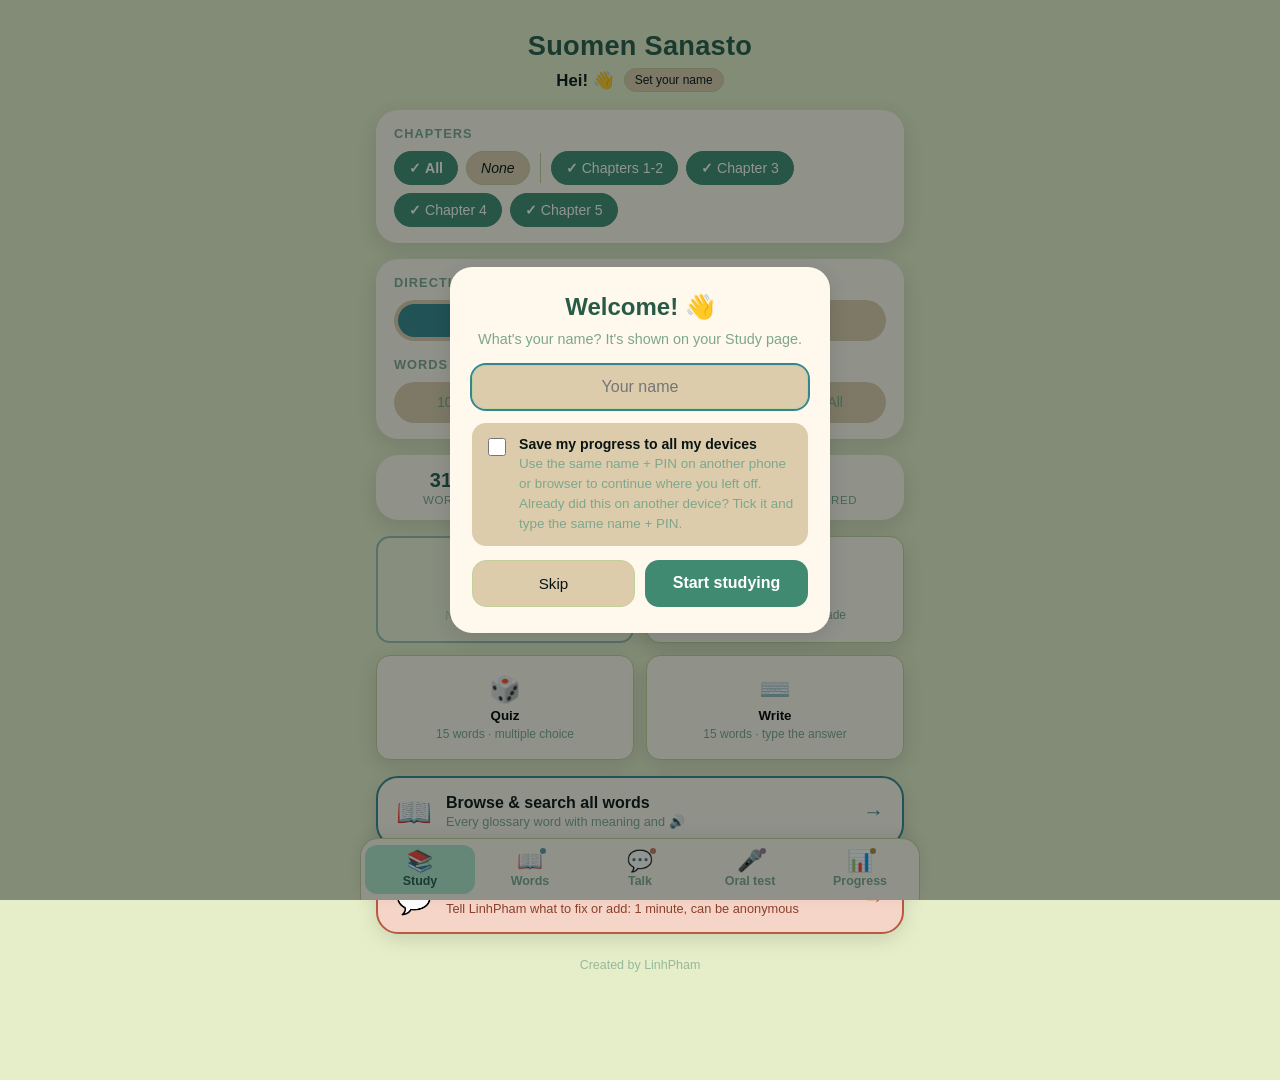
==== commit a239ad55: "tab colors & feedback card" ====
--- a/index.html
+++ b/index.html
@@ -97,6 +97,12 @@
     <span class="cta-arrow">→</span>
   </button>
 
+  <button type="button" class="card feedback-cta" data-role="feedback-cta">
+    <span class="cta-icon">💬</span>
+    <span class="cta-text"><strong>Help make this app better</strong><span>Tell LinhPham what to fix or add: 1 minute, can be anonymous</span></span>
+    <span class="cta-arrow">→</span>
+  </button>
+
   <p class="app-credit">Created by LinhPham</p>
 </template>
 
--- a/css/style.css
+++ b/css/style.css
@@ -899,3 +899,61 @@
 .num-details .muted { font-size: 0.78rem; }
 .num-details .num-section { margin-top: 12px; }
 .num-details .glossary-list { box-shadow: none; border: 1px solid var(--border); }
+
+/* =====================================================================
+   Per-tab colours. Each tab swaps the accent family, so the app feels
+   different per section. Study keeps the original greens.
+   Study = green, Words = teal, Talk = coral, Oral test = plum,
+   Progress = amber. To change a tab's colour, edit its block below.
+   ===================================================================== */
+body[data-tab="words"] {
+  --bg: #E1EFEE; --accent: #35858E; --accent-soft: #BFE3E6; --accent-strong: #1F5B61; --lavender: #2B6F77; --lavender-soft: #E1EFEE;
+}
+body[data-tab="talk"] {
+  --bg: #F6EADF; --accent: #B85A40; --accent-soft: #F6D5C9; --accent-strong: #8C3F2B; --lavender: #B85A40; --lavender-soft: #F6EADF;
+}
+body[data-tab="oral"] {
+  --bg: #F0E6EF; --accent: #8A5A8C; --accent-soft: #E9D5EA; --accent-strong: #5C3A5E; --lavender: #8A5A8C; --lavender-soft: #F0E6EF;
+}
+body[data-tab="progress"] {
+  --bg: #F5EDD9; --accent: #9C6F1E; --accent-soft: #F3E1B8; --accent-strong: #6E4E14; --lavender: #9C6F1E; --lavender-soft: #F5EDD9;
+  --gold: #6E4E14; --gold-soft: #F3E1B8;
+}
+@media (prefers-color-scheme: dark) {
+  body[data-tab="words"] { --bg: #07161A; --accent-soft: #1F4A4E; --accent-strong: #BFE3E6; --surface: #1F4A4E; --lavender-soft: #1F4A4E; --border: #35858E; }
+  body[data-tab="talk"] { --bg: #1A0E0A; --accent-soft: #5A2E22; --accent-strong: #F6D5C9; --surface: #4A2A20; --lavender-soft: #5A2E22; --border: #B85A40; }
+  body[data-tab="oral"] { --bg: #150C16; --accent-soft: #4A2F4C; --accent-strong: #E9D5EA; --surface: #3E2A40; --lavender-soft: #4A2F4C; --border: #8A5A8C; }
+  body[data-tab="progress"] { --bg: #161006; --accent-soft: #4F3B14; --accent-strong: #F3E1B8; --surface: #3F2F12; --lavender-soft: #4F3B14; --border: #9C6F1E; --gold: #F3E1B8; --gold-soft: #4F3B14; }
+}
+body { transition: background-color 0.25s; }
+html { background: var(--bg); }
+
+/* Tab bar: each tab shows its own colour when active, and a small colour dot always */
+.tab { position: relative; }
+.tab::after { content: ""; position: absolute; top: 3px; right: calc(50% - 16px); width: 6px; height: 6px; border-radius: 50%; opacity: 0.8; }
+.tab--study::after { background: #408A71; }
+.tab--words::after { background: #35858E; }
+.tab--talk::after { background: #B85A40; }
+.tab--oral::after { background: #8A5A8C; }
+.tab--progress::after { background: #9C6F1E; }
+.tab--active::after { display: none; }
+.tab--study.tab--active { background: #B0E4CC; color: #285A48; }
+.tab--words.tab--active { background: #BFE3E6; color: #1F5B61; }
+.tab--talk.tab--active { background: #F6D5C9; color: #8C3F2B; }
+.tab--oral.tab--active { background: #E9D5EA; color: #5C3A5E; }
+.tab--progress.tab--active { background: #F3E1B8; color: #6E4E14; }
+
+/* Feedback card on the Study tab: warm coral so it stands out from the greens */
+.feedback-cta {
+  display: flex; align-items: center; gap: 14px;
+  width: 100%; text-align: left; font: inherit; cursor: pointer;
+  background: #F6D5C9; color: #4A2A20;
+  border: 2px solid #B85A40;
+}
+.feedback-cta .cta-text span { color: #8C3F2B; }
+.feedback-cta .cta-arrow { color: #B85A40; }
+@media (prefers-color-scheme: dark) {
+  .feedback-cta { background: #4A2A20; color: #F6D5C9; }
+  .feedback-cta .cta-text span { color: #F6D5C9; opacity: 0.85; }
+  .feedback-cta .cta-arrow { color: #F6D5C9; }
+}
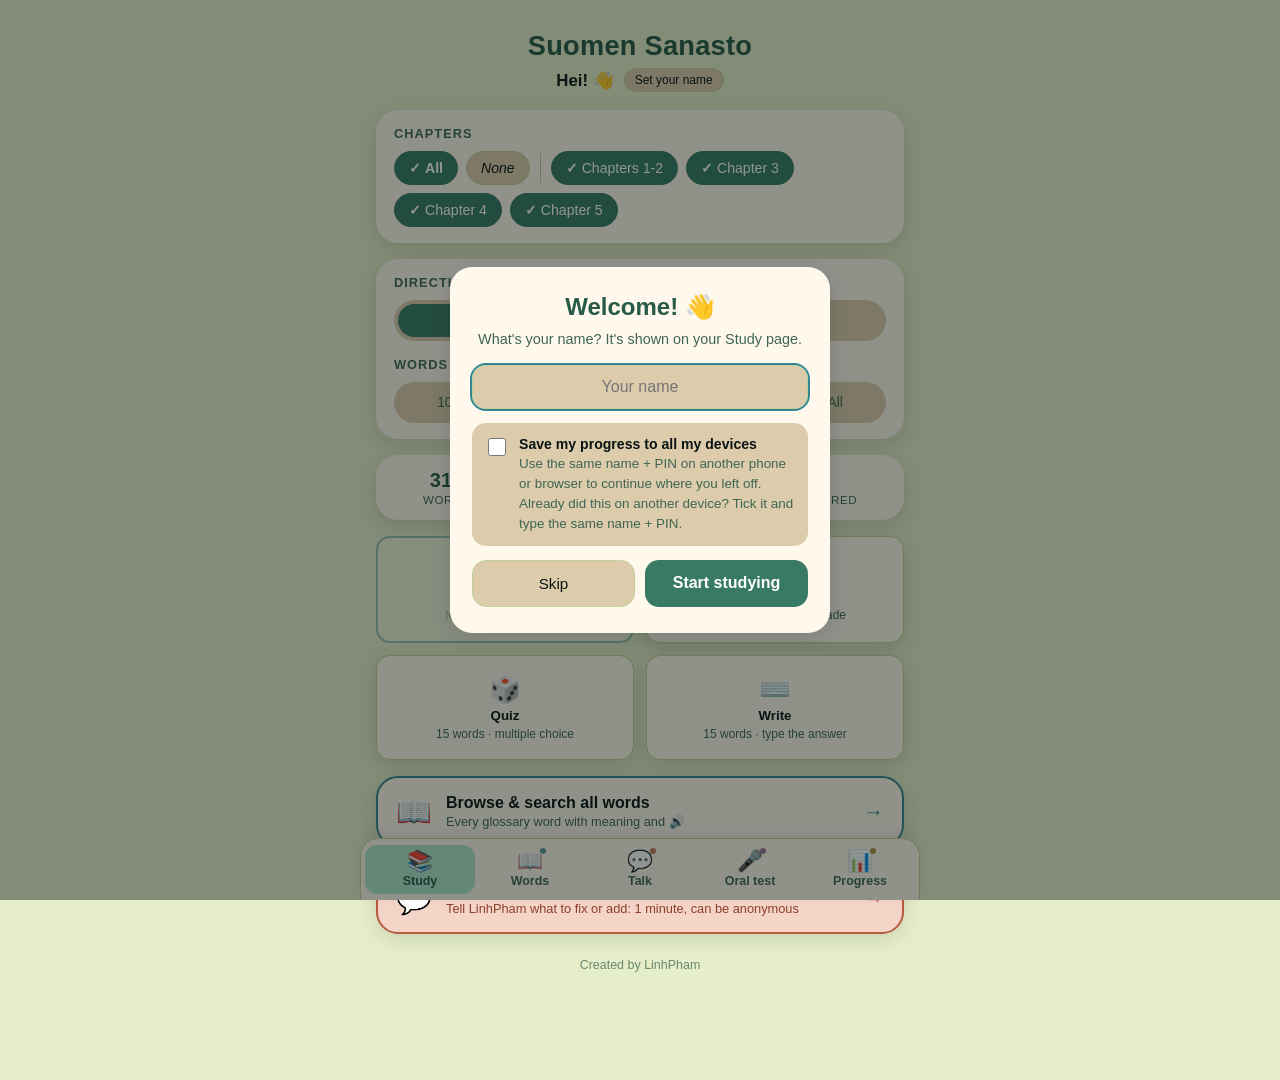
==== commit 055b46b5: "Words columns, adjectives, dashboard" ====
--- a/index.html
+++ b/index.html
@@ -215,11 +215,13 @@
   <header class="tab-header">
     <h1>💬 Talk</h1>
   </header>
-  <div class="segmented" data-role="talk-sections">
+  <div class="segmented segmented--wrap" data-role="talk-sections">
     <button type="button" class="segmented-btn" data-value="dialogues">Dialogues</button>
-    <button type="button" class="segmented-btn" data-value="numbers">Numbers</button>
-    <button type="button" class="segmented-btn" data-value="shopping">Shopping</button>
-  </div>
+    <button type="button" class="segmented-btn" data-value="numbers">Numbers &amp; €</button>
+    <button type="button" class="segmented-btn" data-value="time">Time &amp; weather</button>
+    <button type="button" class="segmented-btn" data-value="adjectives">Adjectives</button>
+  </div>
+  <div class="sub-tabs" data-role="talk-sub"></div>
   <main class="talk-body" data-role="talk-body"></main>
 </template>
 
@@ -266,8 +268,11 @@
   </div>
 
   <section class="card panel">
-    <h2 class="panel-title">Your words by level</h2>
-    <div class="bucket-row" data-role="buckets"></div>
+    <h2 class="panel-title">Your words</h2>
+    <div class="chip-row" data-role="chapters"></div>
+    <p class="muted small bucket-hint">Same chapters and numbers as the Study tab. Tap a number to see those words.</p>
+    <div class="bucket-row bucket-row--main" data-role="buckets"></div>
+    <div class="sub-bucket-row" data-role="subs"></div>
   </section>
   <section data-role="bucket-list" class="bucket-list"></section>
 
--- a/css/style.css
+++ b/css/style.css
@@ -925,7 +925,12 @@
   body[data-tab="oral"] { --bg: #150C16; --accent-soft: #4A2F4C; --accent-strong: #E9D5EA; --surface: #3E2A40; --lavender-soft: #4A2F4C; --border: #8A5A8C; }
   body[data-tab="progress"] { --bg: #161006; --accent-soft: #4F3B14; --accent-strong: #F3E1B8; --surface: #3F2F12; --lavender-soft: #4F3B14; --border: #9C6F1E; --gold: #F3E1B8; --gold-soft: #4F3B14; }
 }
-body { transition: background-color 0.25s; }
+/* No background fade between tabs: it repainted the whole screen for every
+   frame of the fade and made tab switches feel laggy on phones. */
+
+/* Long word lists: the browser skips layout/painting of chapters that are
+   off-screen until you scroll near them. */
+.glossary-chapter { content-visibility: auto; contain-intrinsic-size: auto 1200px; }
 html { background: var(--bg); }
 
 /* Tab bar: each tab shows its own colour when active, and a small colour dot always */
@@ -957,3 +962,112 @@
   .feedback-cta .cta-text span { color: #F6D5C9; opacity: 0.85; }
   .feedback-cta .cta-arrow { color: #F6D5C9; }
 }
+
+/* Accounts table on dashboard */
+.accounts-table { width: 100%; border-collapse: collapse; font-size: 0.88rem; }
+.accounts-table th { text-align: left; padding: 4px 8px 6px; border-bottom: 2px solid var(--accent-soft); color: var(--accent-strong); font-size: 0.78rem; text-transform: uppercase; letter-spacing: 0.04em; }
+.accounts-table td { padding: 6px 8px; border-bottom: 1px solid var(--border); }
+.accounts-table tr:last-child td { border-bottom: none; }
+
+/* Oral test list: skip layout of question cards that are off-screen. */
+.oral-list > .oral-card { content-visibility: auto; contain-intrinsic-size: auto 260px; }
+
+/* =====================================================================
+   Dark mode readability (2026-09-27)
+   1. Buttons/inputs used the browser's default BLACK text, which stayed
+      black on dark cards (quiz answers, Study mode cards, number game).
+      :where() keeps specificity at 0, so every class colour still wins.
+   2. Tell the browser the page is dark, so its own defaults are light.
+   3. Link-style text used mid-tone accents (coral, plum) on dark cards;
+      use each tab's light tint instead.
+   4. Slightly deeper accent behind white button text (contrast >= 4.5).
+   ===================================================================== */
+:where(button, input, select, textarea) { color: inherit; }
+:where(button:disabled) { color: inherit; }
+.option-btn:disabled:not(.option-btn--correct):not(.option-btn--wrong) { opacity: 0.75; }
+
+@media (prefers-color-scheme: dark) {
+  :root { color-scheme: dark; --accent: #387A64; }
+  body[data-tab="words"] { --accent: #2E7780; }
+  body[data-tab="talk"] { --accent: #A64E36; }
+  body[data-tab="progress"] { --accent: #8C6319; }
+
+  .link-btn, .dl-who, .cta-arrow, .oral-mine-say { color: var(--accent-strong); }
+  .gloss-word { text-decoration-color: var(--accent-strong); }
+  .write-feedback--half { border-color: var(--accent-strong); }
+  .level-pill--almost { color: #fff; }
+}
+
+/* Light mode: secondary text (labels, "1 / 15", chapter names) was a pale
+   sage (#7DA78C) that was hard to read; same hue, darker. Buttons with white
+   text get the slightly deeper accent too. */
+:root { --ink-soft: #3F6652; --accent: #387A64; }
+@media (prefers-color-scheme: dark) { :root { --ink-soft: #B0E4CC; } }
+body[data-tab="words"] { --accent: #2E7780; }
+body[data-tab="talk"] { --accent: #A64E36; }
+body[data-tab="progress"] { --accent: #8C6319; }
+.segmented-btn--active { background: var(--accent); }
+.dl-who, .oral-mine-say { color: var(--accent-strong); }
+.app-credit { color: var(--ink-soft); }
+
+/* EN → FI letter hints: monospace so each _ lines up with one letter */
+.hint-letters { font-family: ui-monospace, "Cascadia Mono", Menlo, Consolas, monospace; font-size: 1.15rem; font-weight: 700; letter-spacing: 0.02em; white-space: pre-wrap; }
+.hint-count { font-size: 0.85rem; color: var(--ink-soft); }
+
+/* Progress: "158 words | New | Learning | Mastered" like the Study summary */
+.bucket-row--main { grid-template-columns: 0.8fr 1fr 1fr 1fr; margin-top: 10px; }
+.bucket-total { display: flex; flex-direction: column; align-items: center; justify-content: center; gap: 2px; padding: 10px 4px; color: var(--ink); }
+.bucket-row--main .bucket-label { font-size: 0.78rem; }
+.bucket-hint { margin: 8px 0 0; }
+.sub-bucket-row { display: flex; flex-wrap: wrap; gap: 6px; margin-top: 10px; }
+.sub-chip { font-size: 0.82rem; }
+
+/* ---------- Talk tab: 4 sections + sub-tabs (2026-09-27) ---------- */
+.segmented--wrap { display: grid; grid-template-columns: repeat(4, 1fr); }
+.segmented--wrap .segmented-btn { line-height: 1.15; padding: 8px 4px; font-size: 0.8rem; }
+.sub-tabs { display: flex; flex-wrap: wrap; gap: 6px; }
+.sub-tab { font-size: 0.84rem; }
+.topic-list { margin-top: 6px; }
+.vocab-row .glossary-main, .phrase-row .glossary-main { display: flex; flex-direction: column; gap: 3px; }
+.vocab-extra { display: flex; align-items: center; gap: 6px; font-size: 0.92rem; }
+.adj-pair { display: grid; grid-template-columns: 1fr auto 1fr; align-items: center; gap: 8px; }
+.adj-side { display: flex; flex-direction: column; gap: 2px; min-width: 0; }
+.adj-vs { color: var(--ink-soft); font-weight: 700; }
+.colour-row { display: flex; align-items: center; gap: 12px; }
+.colour-swatch { width: 28px; height: 28px; border-radius: 8px; border: 1px solid var(--border); flex: none; }
+.mini-quiz-prompt { font-size: 1.35rem; font-weight: 700; text-align: center; margin: 6px 0 12px; }
+.mini-quiz-grid .option-btn { text-align: center; padding: 12px 8px; font-size: 0.98rem; }
+.clock-row { display: flex; align-items: center; justify-content: center; gap: 18px; margin: 6px 0; }
+.clock-digital { display: flex; flex-direction: column; align-items: center; gap: 8px; }
+.clock-face { width: 110px; height: 110px; flex: none; }
+.clock-rim { fill: var(--surface); stroke: var(--accent-strong); stroke-width: 3; }
+.clock-tick { stroke: var(--ink-soft); stroke-width: 2; stroke-linecap: round; }
+.clock-hour { stroke: var(--ink); stroke-width: 5; stroke-linecap: round; }
+.clock-min { stroke: var(--accent); stroke-width: 3; stroke-linecap: round; }
+.clock-pin { fill: var(--ink); }
+.clock-ex { display: grid; grid-template-columns: 56px 1fr; gap: 8px; align-items: start; }
+.segmented--wrap { border-radius: 18px; } .segmented--wrap .segmented-btn { border-radius: 14px; }
+/* compact word rows: Finnish + forms on one line, English under/after */
+.vocab-row .glossary-main { flex-direction: row; flex-wrap: wrap; align-items: center; gap: 2px 14px; }
+.vocab-row .glossary-en { flex-basis: 100%; }
+.vocab-row .phrase-fi { font-weight: 700; }
+.vocab-extra { font-size: 0.9rem; gap: 4px; }
+.topic-list .glossary-row { padding-top: 8px; padding-bottom: 8px; }
+.clock-ex .num-forms { align-items: flex-start; text-align: left; }
+.clock-ex .num-form { justify-content: flex-start; flex-wrap: nowrap; }
+.clock-ex .num-form-text { text-align: left; }
+.clock-ex .num-form { width: 100%; } .clock-ex .num-form-text { flex: 1; }
+.colour-row .glossary-main { flex: 1; align-items: flex-start; text-align: left; }
+.voice-select { max-width: 100%; width: 100%; }
+/* Progress word lists: skip drawing chapters that are off-screen */
+.bucket-list .glossary-list { content-visibility: auto; contain-intrinsic-size: auto 900px; }
+
+/* Word rows (Words tab, Progress lists): 🔊 | Finnish | English | level */
+.word-row { justify-content: flex-start; gap: 10px; padding-left: 10px; }
+.word-row .word-cols { flex: 1; display: grid; grid-template-columns: minmax(0, 1fr) minmax(0, 1fr); gap: 2px 12px; align-items: baseline; }
+.word-row .glossary-fi, .word-row .glossary-en { overflow-wrap: anywhere; }
+.word-row .glossary-chapter-tag { grid-column: 1 / -1; }
+.word-row .glossary-side { margin-left: auto; }
+.table-scroll { overflow-x: auto; }
+.users-summary { margin: 0 0 8px; }
+.nowrap { white-space: nowrap; }
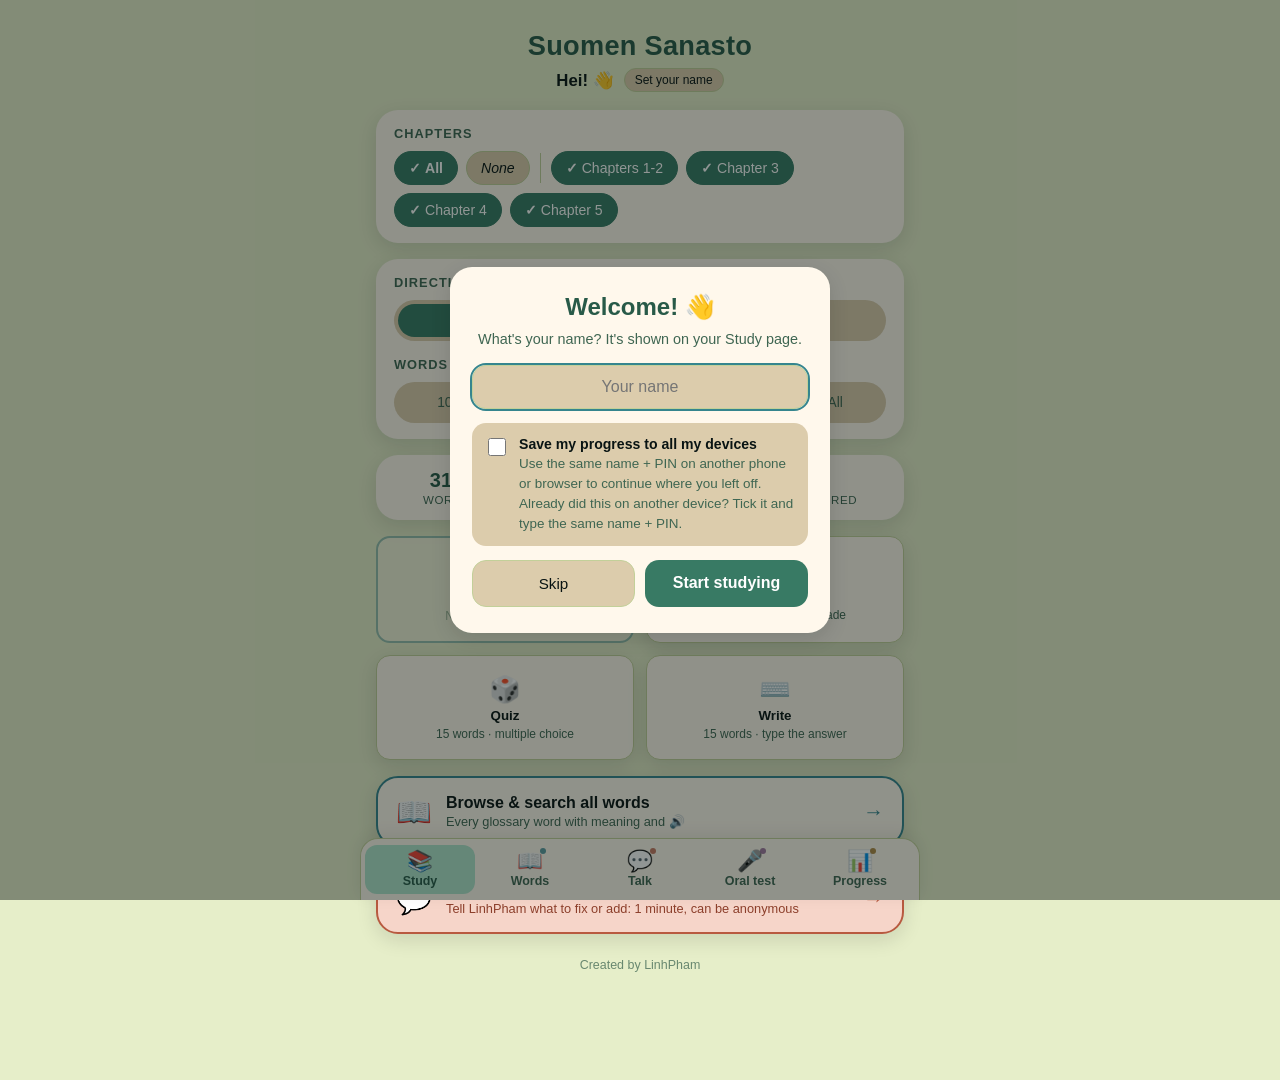
==== commit e95b734a: "Add questions list" ====
--- a/index.html
+++ b/index.html
@@ -220,6 +220,7 @@
     <button type="button" class="segmented-btn" data-value="numbers">Numbers &amp; €</button>
     <button type="button" class="segmented-btn" data-value="time">Time &amp; weather</button>
     <button type="button" class="segmented-btn" data-value="adjectives">Adjectives</button>
+    <button type="button" class="segmented-btn" data-value="questions">Questions</button>
   </div>
   <div class="sub-tabs" data-role="talk-sub"></div>
   <main class="talk-body" data-role="talk-body"></main>
--- a/css/style.css
+++ b/css/style.css
@@ -1023,8 +1023,9 @@
 .sub-chip { font-size: 0.82rem; }
 
 /* ---------- Talk tab: 4 sections + sub-tabs (2026-09-27) ---------- */
-.segmented--wrap { display: grid; grid-template-columns: repeat(4, 1fr); }
-.segmented--wrap .segmented-btn { line-height: 1.15; padding: 8px 4px; font-size: 0.8rem; }
+.segmented--wrap { display: grid; grid-template-columns: repeat(5, minmax(0, 1fr)); }
+.segmented--wrap .segmented-btn { line-height: 1.15; padding: 8px 2px; font-size: 0.8rem; overflow-wrap: anywhere; }
+@media (max-width: 420px) { .segmented--wrap .segmented-btn { font-size: 0.7rem; } }
 .sub-tabs { display: flex; flex-wrap: wrap; gap: 6px; }
 .sub-tab { font-size: 0.84rem; }
 .topic-list { margin-top: 6px; }
@@ -1071,3 +1072,12 @@
 .table-scroll { overflow-x: auto; }
 .users-summary { margin: 0 0 8px; }
 .nowrap { white-space: nowrap; }
+
+/* Talk → Questions */
+.qword-row { display: flex; flex-direction: column; align-items: stretch; gap: 6px; }
+.qword-head { display: flex; align-items: center; justify-content: flex-start; flex-wrap: wrap; gap: 2px 12px; text-align: left; }
+.qword-fi { font-size: 1.1rem; font-weight: 700; }
+.qword-row .qa-row { border: 0; padding: 0 0 0 12px; border-left: 3px solid var(--border); }
+.qa-row .glossary-main { display: flex; flex-direction: column; gap: 3px; }
+.qa-answer { display: flex; align-items: center; flex-wrap: wrap; gap: 0 4px; font-size: 0.92rem; }
+.qa-answer-en { flex-basis: 100%; }
